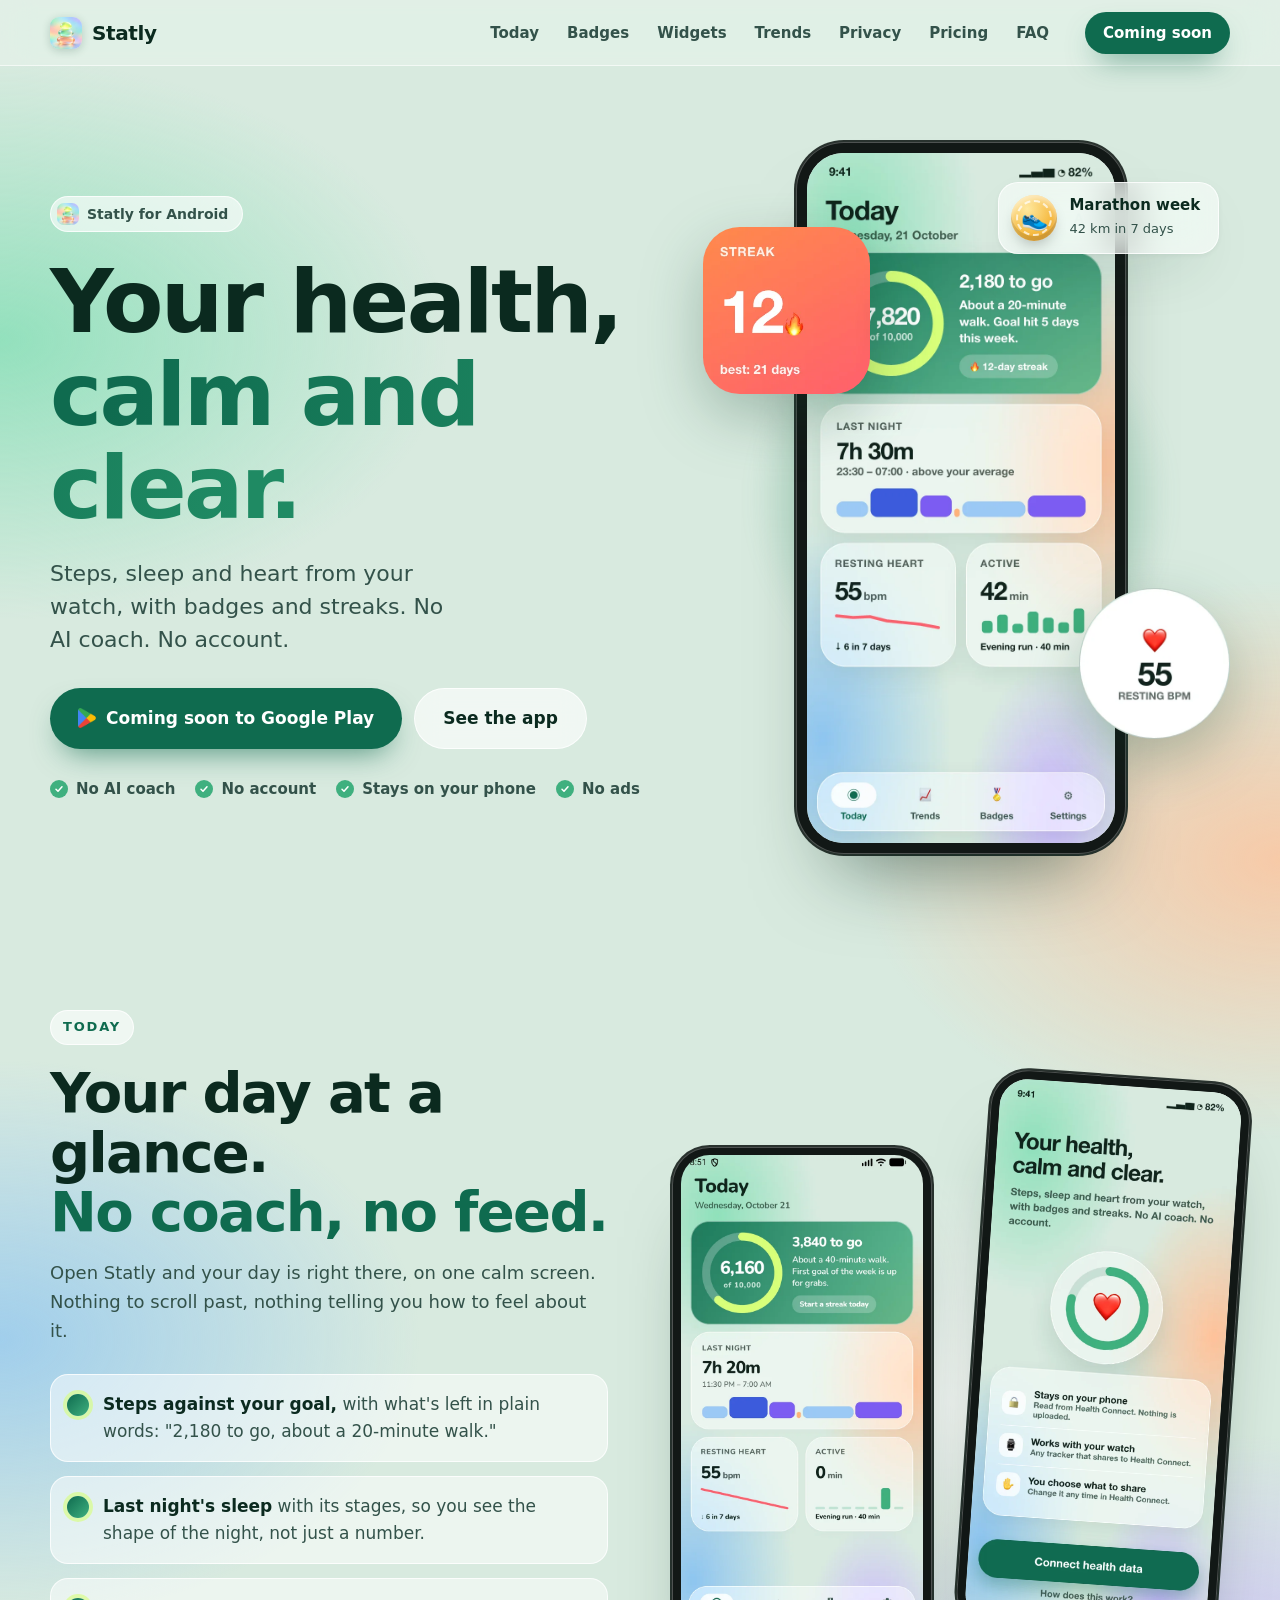
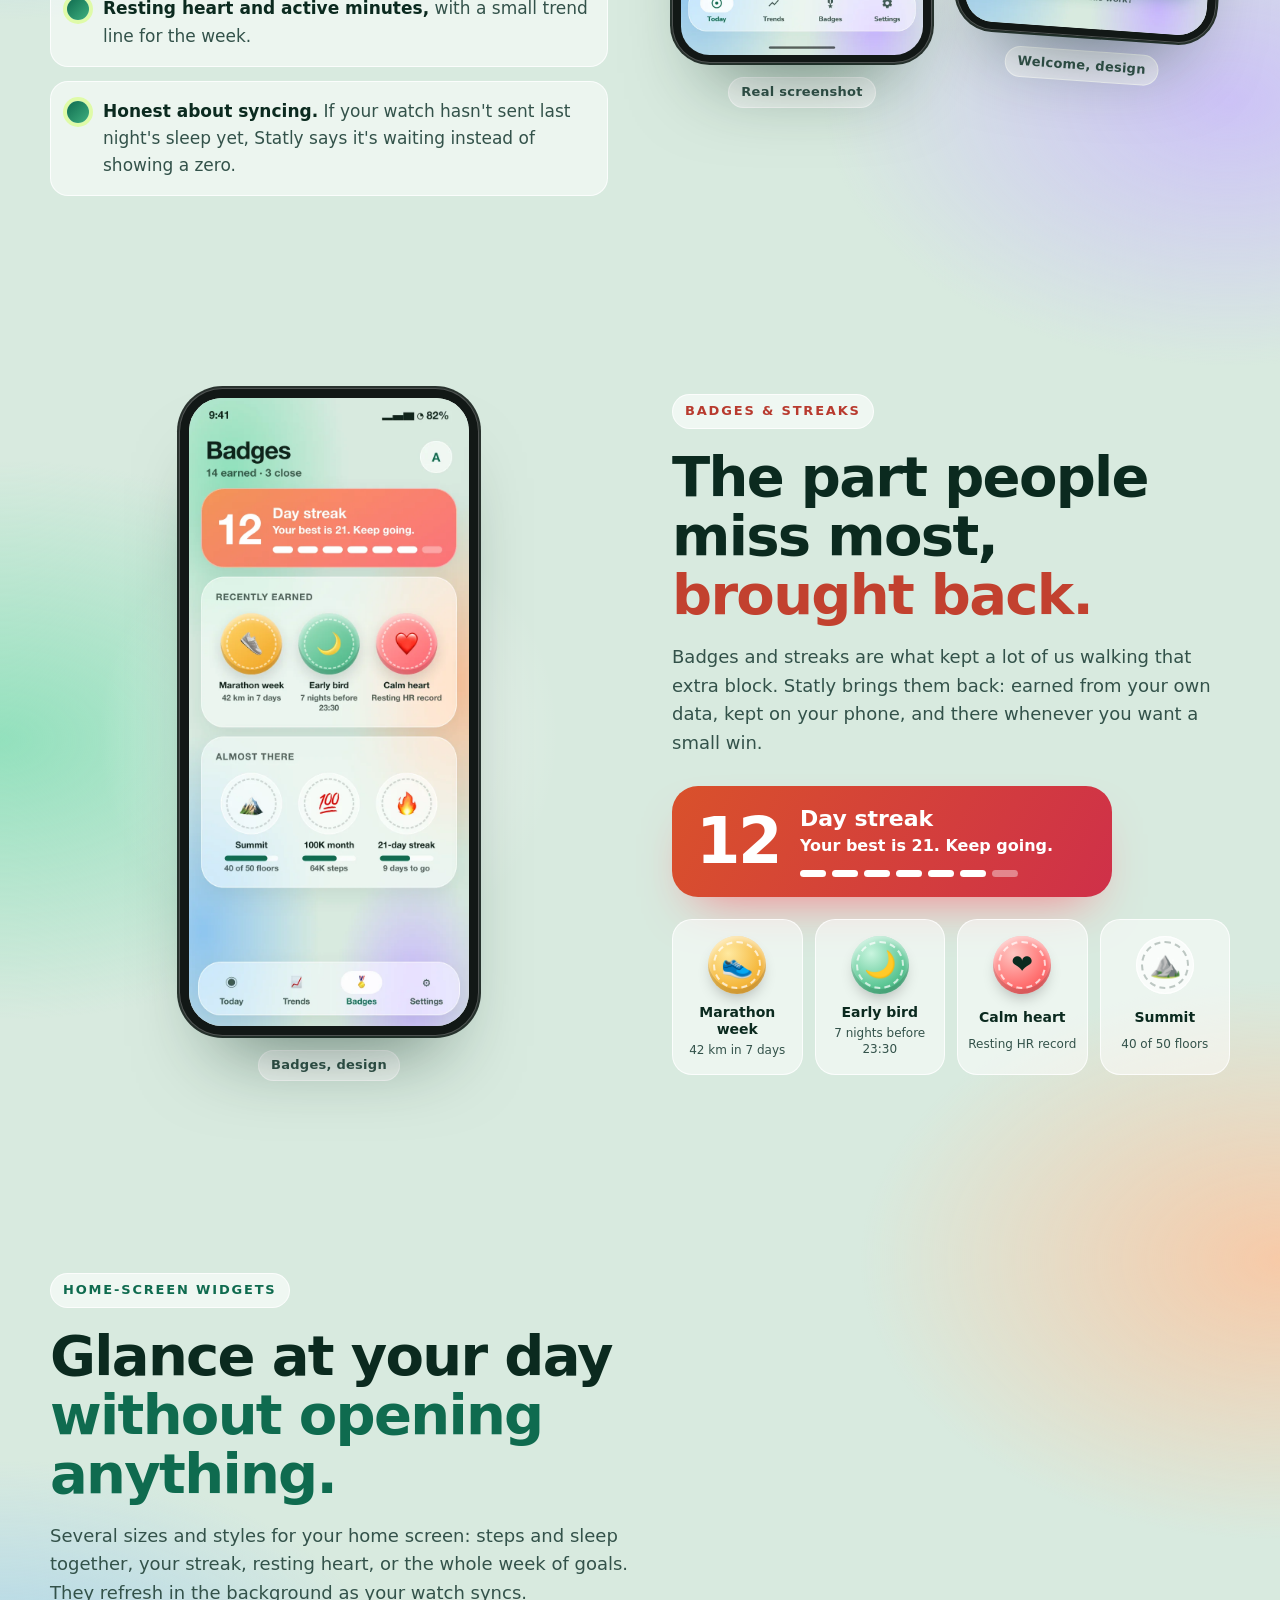
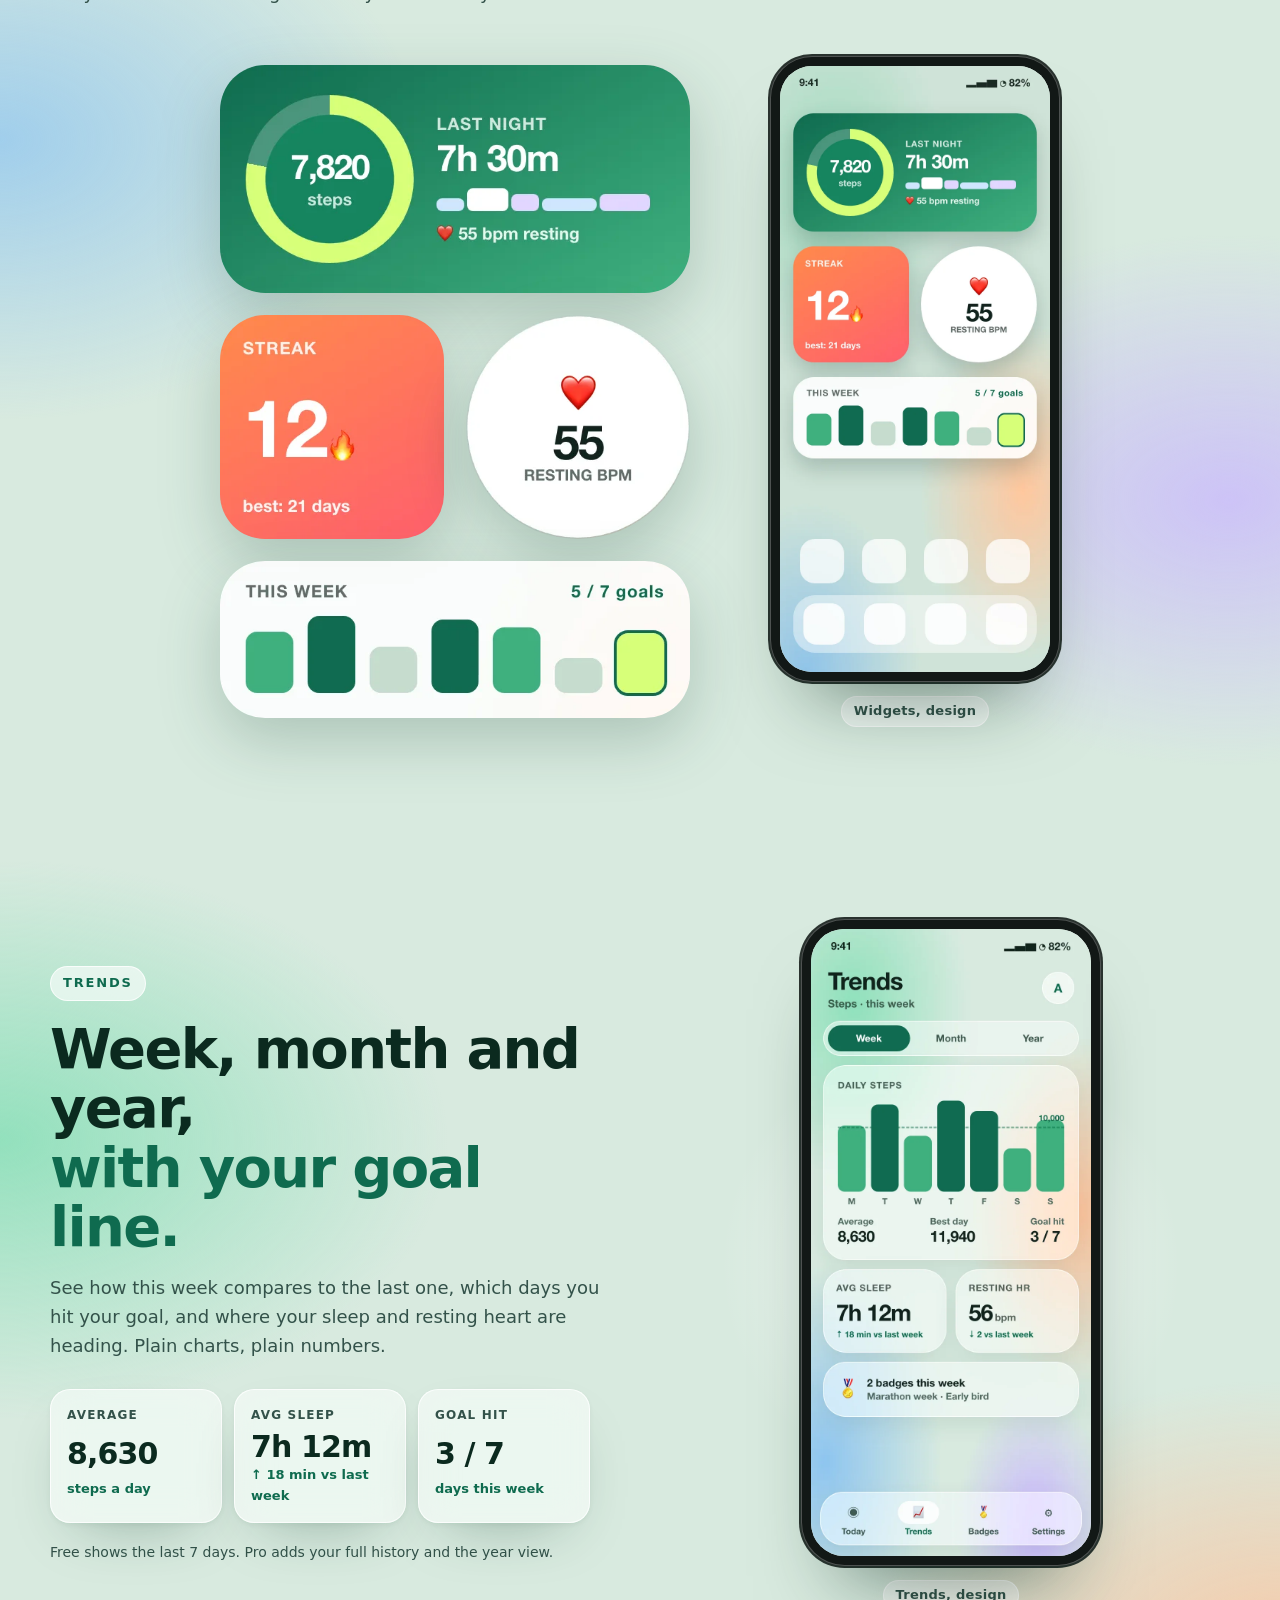
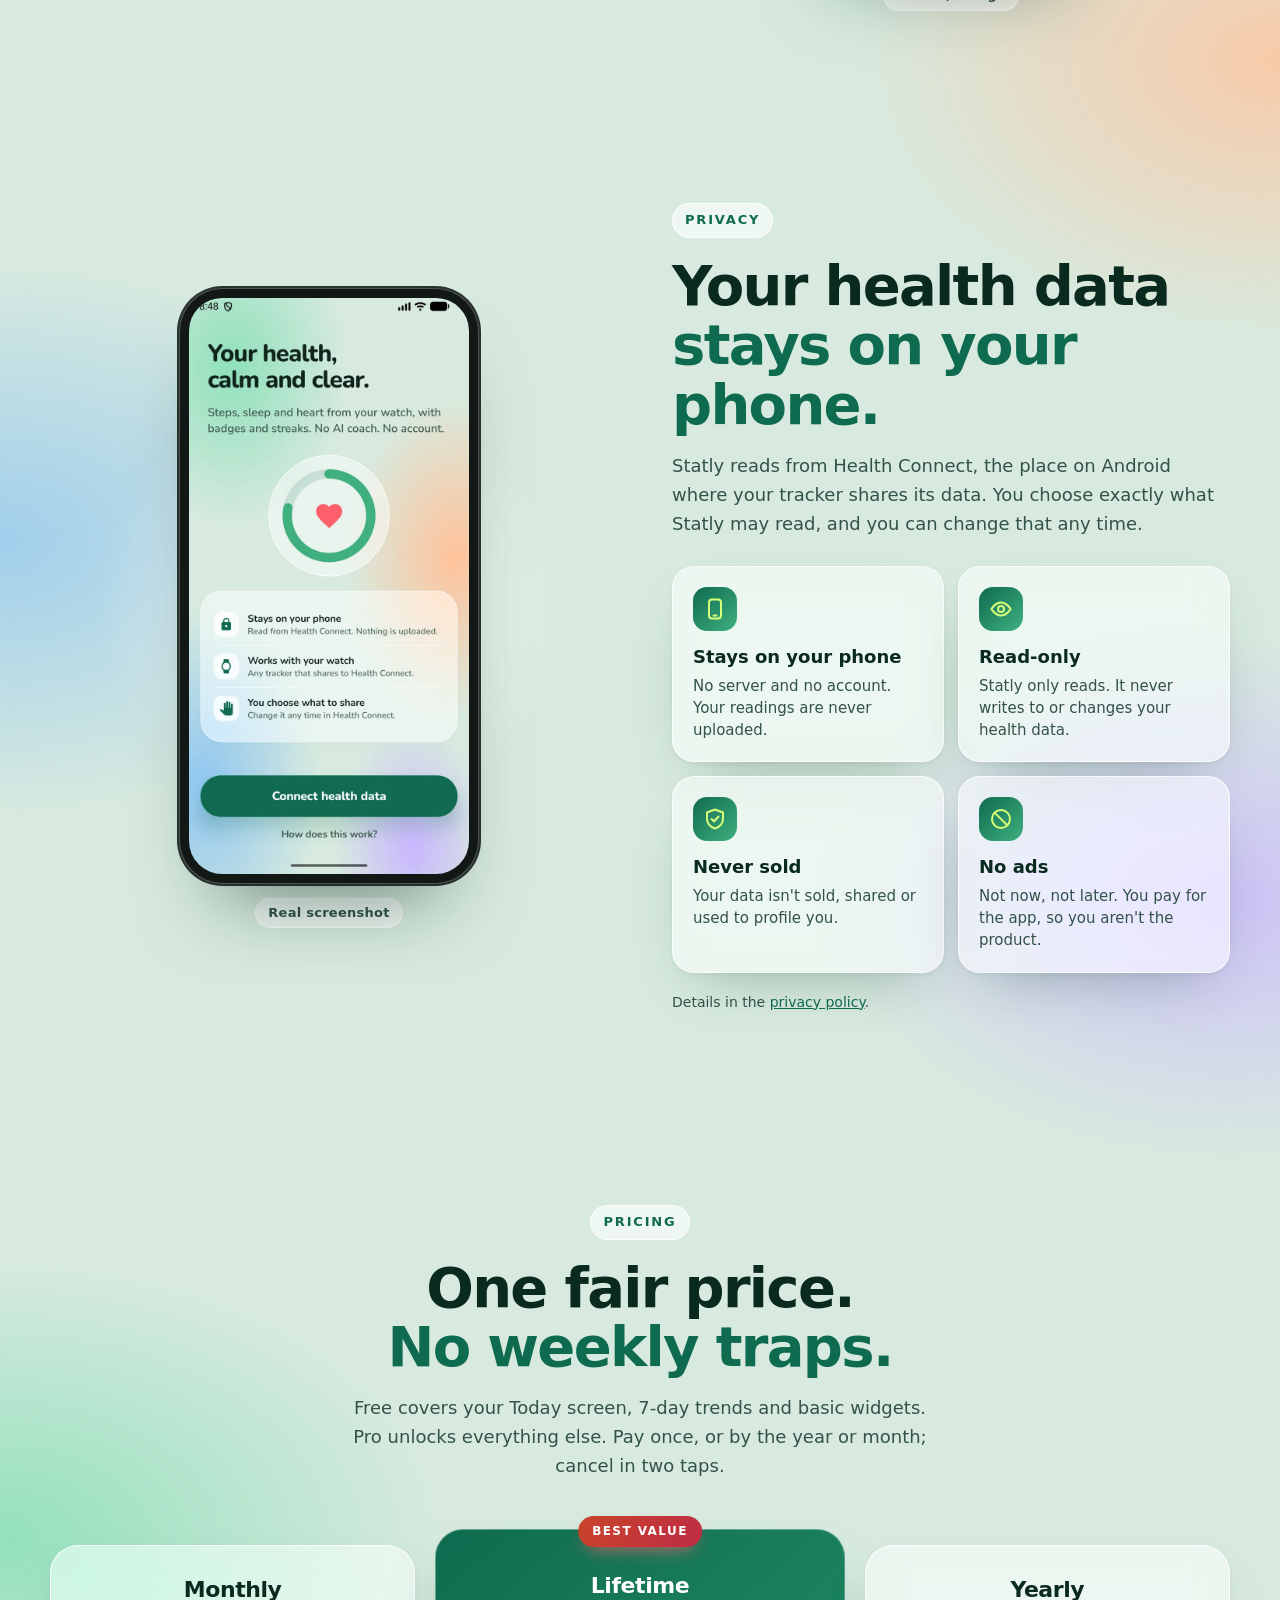
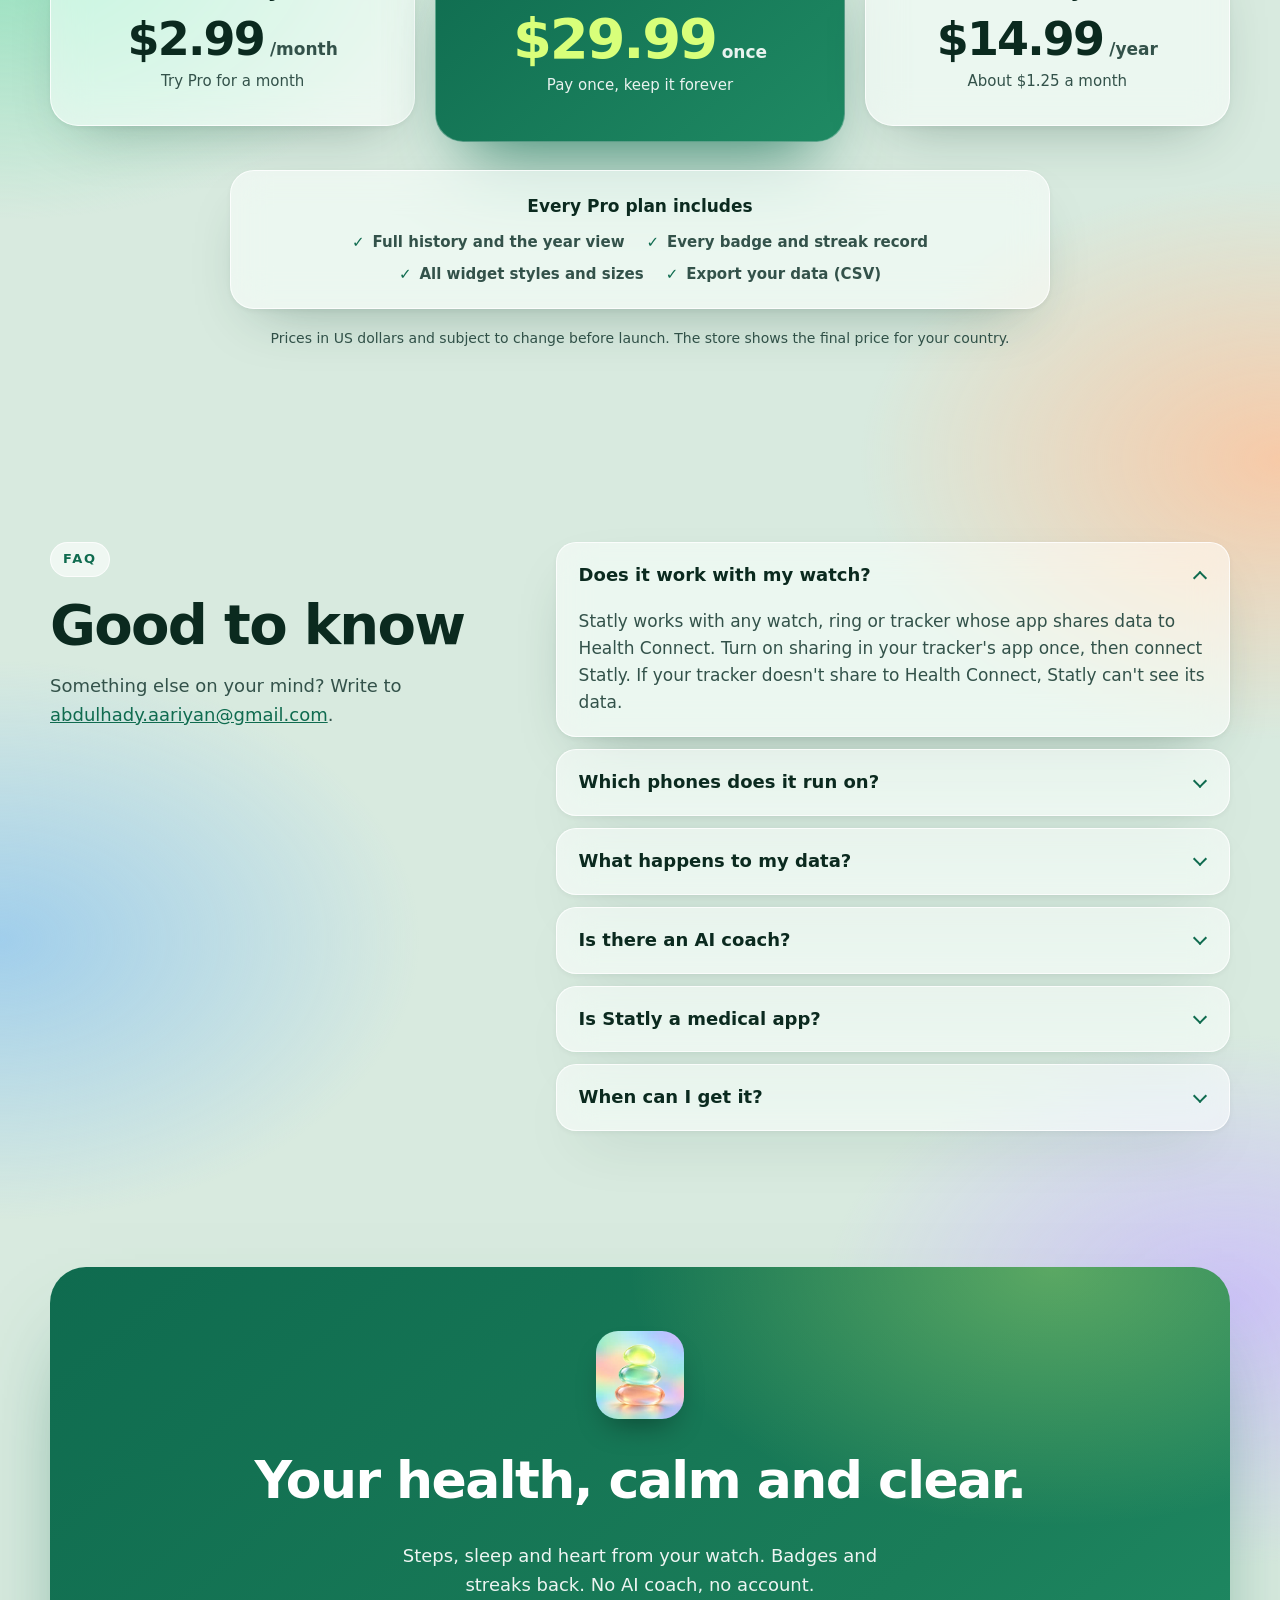
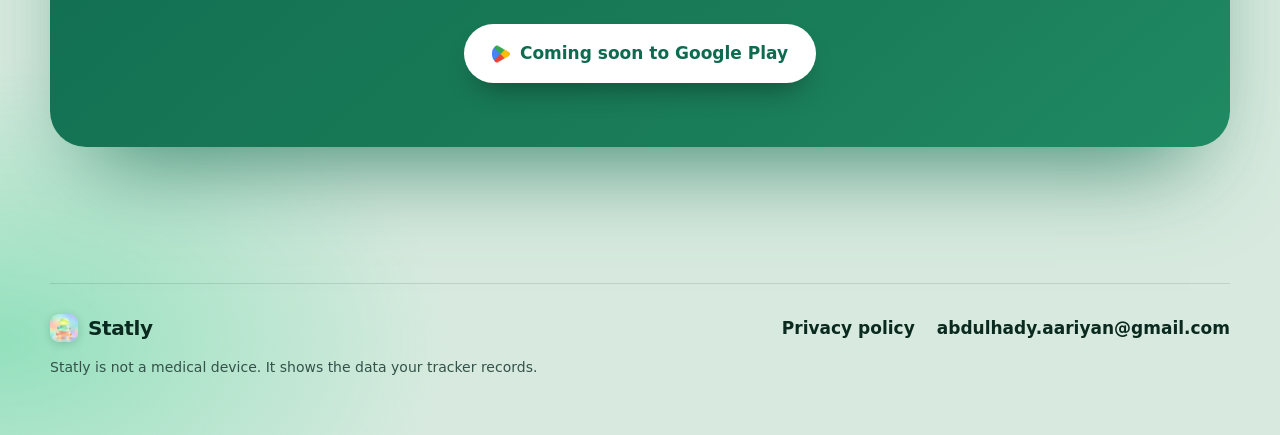
==== index.html @ a1d66195 "Statly landing page: Glass look, sections, assets and renders Static GitHub Pages site: hero, Today," ====
<!doctype html>
<html lang="en">
<head>
<meta charset="utf-8">
<meta name="viewport" content="width=device-width, initial-scale=1">
<title>Statly: a calm health dashboard for Android</title>
<meta name="description" content="Steps, sleep and heart from your watch, with badges and streaks. No AI coach. No account. Your health data stays on your phone. Coming soon to Android.">
<link rel="canonical" href="https://ahaariyan.github.io/staly_health_app_landing_page/">
<meta name="theme-color" content="#D8EADF">
<link rel="icon" href="assets/favicon-32.png" sizes="32x32" type="image/png">
<link rel="icon" href="assets/icon-192.png" sizes="192x192" type="image/png">
<link rel="apple-touch-icon" href="assets/apple-touch-icon.png">
<meta property="og:type" content="website">
<meta property="og:site_name" content="Statly">
<meta property="og:title" content="Statly: your health, calm and clear">
<meta property="og:description" content="Steps, sleep and heart from your watch, with badges and streaks. No AI coach. No account.">
<meta property="og:url" content="https://ahaariyan.github.io/staly_health_app_landing_page/">
<meta property="og:image" content="https://ahaariyan.github.io/staly_health_app_landing_page/assets/og-statly.jpg">
<meta property="og:image:type" content="image/jpeg">
<meta property="og:image:width" content="1200">
<meta property="og:image:height" content="630">
<meta property="og:image:alt" content="Statly: your health, calm and clear. The Today screen with steps, sleep and heart.">
<meta name="twitter:card" content="summary_large_image">
<meta name="twitter:title" content="Statly: your health, calm and clear">
<meta name="twitter:description" content="Steps, sleep and heart from your watch, with badges and streaks. No AI coach. No account.">
<meta name="twitter:image" content="https://ahaariyan.github.io/staly_health_app_landing_page/assets/og-statly.jpg">
<meta name="twitter:image:alt" content="Statly: your health, calm and clear. The Today screen with steps, sleep and heart.">
<link rel="stylesheet" href="styles.css?v=1">
<script src="assets/play.js?v=1" defer></script>
</head>
<body>
<a class="skip" href="#main">Skip to content</a>
<div class="aurora" aria-hidden="true"></div>

<header class="top">
  <div class="wrap top-in">
    <a class="brand" href="./"><img src="assets/icon.webp" alt="" width="32" height="32">Statly</a>
    <nav class="nav" aria-label="Sections">
      <a href="#today">Today</a>
      <a href="#badges">Badges</a>
      <a href="#widgets">Widgets</a>
      <a href="#trends">Trends</a>
      <a href="#privacy">Privacy</a>
      <a href="#pricing">Pricing</a>
      <a href="#faq">FAQ</a>
    </nav>
    <!-- TODO(play-link): this button switches to the real Play link once PLAY_URL is set in assets/play.js -->
    <a class="btn btn-dark btn-sm" data-play data-play-short aria-disabled="true">Coming soon</a>
  </div>
</header>

<main id="main">

  <!-- ============ HERO ============ -->
  <section class="hero">
    <div class="wrap hero-in">
      <div class="hero-copy">
        <p class="pill"><img src="assets/icon.webp" alt="" width="22" height="22">Statly for Android</p>
        <h1>Your health,<br><span>calm and clear.</span></h1>
        <p class="lead">Steps, sleep and heart from your watch, with badges and streaks. No AI coach. No account.</p>
        <div class="actions">
          <!-- TODO(play-link): No Play listing yet. When it is live, set PLAY_URL in assets/play.js
               (one line). Every [data-play] button then becomes "Get it on Google Play" and links there.
               To switch without JS, give this <a> an href, remove aria-disabled and change the label. -->
          <a class="btn btn-dark btn-lg" data-play aria-disabled="true"><img src="assets/play-logo.png" alt="" width="18" height="20"><span data-play-label>Coming soon to Google Play</span></a>
          <a class="btn btn-glass btn-lg" href="#today">See the app</a>
        </div>
        <ul class="trust">
          <li>No AI coach</li>
          <li>No account</li>
          <li>Stays on your phone</li>
          <li>No ads</li>
        </ul>
      </div>
      <div class="hero-art">
        <div class="phone phone-hero">
          <img src="assets/today-glass.webp" alt="Statly's Today screen: 7,820 of 10,000 steps with 2,180 to go and a 12-day streak, 7 hours 30 minutes of sleep with stages, resting heart 55 bpm and 42 active minutes." width="732" height="1640" fetchpriority="high">
        </div>
        <img class="float f-streak" src="assets/w-streak.webp" alt="" width="314" height="314" aria-hidden="true">
        <img class="float f-heart" src="assets/w-heart.webp" alt="" width="318" height="318" aria-hidden="true">
        <div class="float f-badge glass" aria-hidden="true"><span class="medal m-gold">👟</span><div><b>Marathon week</b><small>42 km in 7 days</small></div></div>
      </div>
    </div>
  </section>

  <!-- ============ TODAY ============ -->
  <section class="sec" id="today">
    <div class="wrap split">
      <div class="split-copy">
        <p class="kicker">Today</p>
        <h2>Your day at a glance.<br><em>No coach, no feed.</em></h2>
        <p class="body">Open Statly and your day is right there, on one calm screen. Nothing to scroll past, nothing telling you how to feel about it.</p>
        <ul class="ticks">
          <li><b>Steps against your goal,</b> with what's left in plain words: "2,180 to go, about a 20-minute walk."</li>
          <li><b>Last night's sleep</b> with its stages, so you see the shape of the night, not just a number.</li>
          <li><b>Resting heart and active minutes,</b> with a small trend line for the week.</li>
          <li><b>Honest about syncing.</b> If your watch hasn't sent last night's sleep yet, Statly says it's waiting instead of showing a zero.</li>
        </ul>
      </div>
      <div class="split-art duo">
        <figure class="shot">
          <div class="phone"><img src="assets/m1-today.webp" alt="A real screenshot of Statly's Today screen: 6,160 of 10,000 steps, 7 hours 20 minutes of sleep, resting heart 55 bpm." width="720" height="1480" loading="lazy"></div>
          <figcaption>Real screenshot</figcaption>
        </figure>
        <figure class="shot shot-back">
          <div class="phone"><img src="assets/welcome-glass.webp" alt="Statly's welcome screen: stays on your phone, works with your watch, you choose what to share." width="732" height="1640" loading="lazy"></div>
          <figcaption>Welcome, design</figcaption>
        </figure>
      </div>
    </div>
  </section>

  <!-- ============ BADGES ============ -->
  <section class="sec" id="badges">
    <div class="wrap split split-rev">
      <div class="split-copy">
        <p class="kicker k-coral">Badges &amp; streaks</p>
        <h2>The part people miss most,<br><em>brought back.</em></h2>
        <p class="body">Badges and streaks are what kept a lot of us walking that extra block. Statly brings them back: earned from your own data, kept on your phone, and there whenever you want a small win.</p>
        <div class="streak-card">
          <span class="streak-n">12</span>
          <div><b>Day streak</b><small>Your best is 21. Keep going.</small>
            <span class="dashes" aria-hidden="true"><i></i><i></i><i></i><i></i><i></i><i></i><i class="off"></i></span></div>
        </div>
        <ul class="medals" aria-label="Example badges">
          <li><span class="medal m-gold" aria-hidden="true">👟</span><b>Marathon week</b><small>42 km in 7 days</small></li>
          <li><span class="medal m-mint" aria-hidden="true">🌙</span><b>Early bird</b><small>7 nights before 23:30</small></li>
          <li><span class="medal m-coral" aria-hidden="true">❤️</span><b>Calm heart</b><small>Resting HR record</small></li>
          <li><span class="medal m-ghost" aria-hidden="true">⛰️</span><b>Summit</b><small>40 of 50 floors</small></li>
        </ul>
      </div>
      <div class="split-art">
        <figure class="shot">
          <div class="phone"><img src="assets/badges-glass.webp" alt="Statly's Badges screen: a 12-day streak, recently earned medals Marathon week, Early bird and Calm heart, and progress toward Summit, 100K month and a 21-day streak." width="732" height="1640" loading="lazy"></div>
          <figcaption>Badges, design</figcaption>
        </figure>
      </div>
    </div>
  </section>

  <!-- ============ WIDGETS ============ -->
  <section class="sec" id="widgets">
    <div class="wrap">
      <div class="sec-head">
        <p class="kicker">Home-screen widgets</p>
        <h2>Glance at your day<br><em>without opening anything.</em></h2>
        <p class="body">Several sizes and styles for your home screen: steps and sleep together, your streak, resting heart, or the whole week of goals. They refresh in the background as your watch syncs.</p>
      </div>
      <div class="widget-stage">
        <div class="ws-grid">
          <img class="wg wg-big" src="assets/w-big.webp" alt="Large widget: 7,820 steps, 7 hours 30 minutes last night, 55 bpm resting." width="660" height="320" loading="lazy">
          <img class="wg wg-sq" src="assets/w-streak.webp" alt="Square widget: 12-day streak, best 21 days." width="314" height="314" loading="lazy">
          <img class="wg wg-round" src="assets/w-heart.webp" alt="Round widget: resting heart 55 bpm." width="318" height="318" loading="lazy">
          <img class="wg wg-wide" src="assets/w-week.webp" alt="Wide widget: this week, 5 of 7 goals hit." width="660" height="220" loading="lazy">
        </div>
        <figure class="shot ws-phone">
          <div class="phone"><img src="assets/widgets.webp" alt="A home screen with Statly widgets for steps and sleep, streak, resting heart and the week." width="732" height="1640" loading="lazy"></div>
          <figcaption>Widgets, design</figcaption>
        </figure>
      </div>
    </div>
  </section>

  <!-- ============ TRENDS ============ -->
  <section class="sec" id="trends">
    <div class="wrap split">
      <div class="split-copy">
        <p class="kicker">Trends</p>
        <h2>Week, month and year,<br><em>with your goal line.</em></h2>
        <p class="body">See how this week compares to the last one, which days you hit your goal, and where your sleep and resting heart are heading. Plain charts, plain numbers.</p>
        <div class="stats">
          <div class="stat glass"><small>Average</small><b>8,630</b><span>steps a day</span></div>
          <div class="stat glass"><small>Avg sleep</small><b>7h 12m</b><span>↑ 18 min vs last week</span></div>
          <div class="stat glass"><small>Goal hit</small><b>3 / 7</b><span>days this week</span></div>
        </div>
        <p class="fine">Free shows the last 7 days. Pro adds your full history and the year view.</p>
      </div>
      <div class="split-art">
        <figure class="shot">
          <div class="phone"><img src="assets/trends.webp" alt="Statly's Trends screen: daily steps for the week against a 10,000 goal line, average sleep 7 hours 12 minutes, resting heart 56 bpm." width="732" height="1640" loading="lazy"></div>
          <figcaption>Trends, design</figcaption>
        </figure>
      </div>
    </div>
  </section>

  <!-- ============ PRIVACY ============ -->
  <section class="sec" id="privacy">
    <div class="wrap split split-rev">
      <div class="split-copy">
        <p class="kicker">Privacy</p>
        <h2>Your health data<br><em>stays on your phone.</em></h2>
        <p class="body">Statly reads from Health Connect, the place on Android where your tracker shares its data. You choose exactly what Statly may read, and you can change that any time.</p>
        <ul class="privacy-grid">
          <li class="glass"><span class="pi" aria-hidden="true"><svg viewBox="0 0 24 24"><rect x="6" y="2.5" width="12" height="19" rx="3"/><path d="M10.5 18.5h3"/></svg></span><b>Stays on your phone</b><small>No server and no account. Your readings are never uploaded.</small></li>
          <li class="glass"><span class="pi" aria-hidden="true"><svg viewBox="0 0 24 24"><path d="M2.5 12s3.5-6.5 9.5-6.5 9.5 6.5 9.5 6.5-3.5 6.5-9.5 6.5S2.5 12 2.5 12z"/><circle cx="12" cy="12" r="3"/></svg></span><b>Read-only</b><small>Statly only reads. It never writes to or changes your health data.</small></li>
          <li class="glass"><span class="pi" aria-hidden="true"><svg viewBox="0 0 24 24"><path d="M12 2.5l8 3v6c0 5-3.5 8.5-8 10-4.5-1.5-8-5-8-10v-6z"/><path d="M8.5 12l2.5 2.5 4.5-5"/></svg></span><b>Never sold</b><small>Your data isn't sold, shared or used to profile you.</small></li>
          <li class="glass"><span class="pi" aria-hidden="true"><svg viewBox="0 0 24 24"><circle cx="12" cy="12" r="9"/><path d="M5.6 5.6l12.8 12.8"/></svg></span><b>No ads</b><small>Not now, not later. You pay for the app, so you aren't the product.</small></li>
        </ul>
        <p class="fine">Details in the <a href="https://ahaariyan.github.io/staly_health_app_privacy_policy/">privacy policy</a>.</p>
      </div>
      <div class="split-art">
        <figure class="shot">
          <div class="phone"><img src="assets/m1-welcome.webp" alt="A real screenshot of Statly's welcome screen: stays on your phone, works with your watch, you choose what to share, and a Connect health data button." width="720" height="1480" loading="lazy"></div>
          <figcaption>Real screenshot</figcaption>
        </figure>
      </div>
    </div>
  </section>

  <!-- ============ PRICING ============ -->
  <section class="sec" id="pricing">
    <div class="wrap">
      <div class="sec-head center">
        <p class="kicker">Pricing</p>
        <h2>One fair price.<br><em>No weekly traps.</em></h2>
        <p class="body">Free covers your Today screen, 7-day trends and basic widgets. Pro unlocks everything else. Pay once, or by the year or month; cancel in two taps.</p>
      </div>
      <div class="plans">
        <article class="plan glass">
          <h3>Monthly</h3>
          <p class="price"><b>$2.99</b><span>/month</span></p>
          <p class="plan-sub">Try Pro for a month</p>
        </article>
        <article class="plan plan-best">
          <p class="tag">Best value</p>
          <h3>Lifetime</h3>
          <p class="price"><b>$29.99</b><span>once</span></p>
          <p class="plan-sub">Pay once, keep it forever</p>
        </article>
        <article class="plan glass">
          <h3>Yearly</h3>
          <p class="price"><b>$14.99</b><span>/year</span></p>
          <p class="plan-sub">About $1.25 a month</p>
        </article>
      </div>
      <div class="pro-list glass">
        <p><b>Every Pro plan includes</b></p>
        <ul>
          <li>Full history and the year view</li>
          <li>Every badge and streak record</li>
          <li>All widget styles and sizes</li>
          <li>Export your data (CSV)</li>
        </ul>
      </div>
      <p class="fine center">Prices in US dollars and subject to change before launch. The store shows the final price for your country.</p>
    </div>
  </section>

  <!-- ============ FAQ ============ -->
  <section class="sec" id="faq">
    <div class="wrap faq-wrap">
      <div class="sec-head">
        <p class="kicker">FAQ</p>
        <h2>Good to know</h2>
        <p class="body">Something else on your mind? Write to <a href="mailto:abdulhady.aariyan@gmail.com">abdulhady.aariyan@gmail.com</a>.</p>
      </div>
      <div class="faq">
        <details class="glass" open>
          <summary>Does it work with my watch?</summary>
          <p>Statly works with any watch, ring or tracker whose app shares data to Health Connect. Turn on sharing in your tracker's app once, then connect Statly. If your tracker doesn't share to Health Connect, Statly can't see its data.</p>
        </details>
        <details class="glass">
          <summary>Which phones does it run on?</summary>
          <p>Android 9 or newer. On Android 14 and later, Health Connect is built in. On Android 9 to 13 it's a free app you install once; Statly shows you how.</p>
        </details>
        <details class="glass">
          <summary>What happens to my data?</summary>
          <p>It stays on your phone. Statly reads your steps, sleep, heart rate and exercise from Health Connect, shows them, and keeps what it needs for trends and badges on your device. There is no account and no Statly server holding your health data, and it is never sold. You can remove Statly's access in Health Connect at any time, and uninstalling removes what Statly kept. The <a href="https://ahaariyan.github.io/staly_health_app_privacy_policy/">privacy policy</a> has the details.</p>
        </details>
        <details class="glass">
          <summary>Is there an AI coach?</summary>
          <p>No, on purpose. Statly shows your numbers clearly and leaves the thinking to you.</p>
        </details>
        <details class="glass">
          <summary>Is Statly a medical app?</summary>
          <p>No. Statly displays the data your tracker records. It doesn't diagnose, treat or give medical advice, and its numbers are only as accurate as your tracker's. Talk to a doctor about anything that worries you.</p>
        </details>
        <details class="glass">
          <summary>When can I get it?</summary>
          <p>Statly is in development and coming soon to Android. The screens marked "design" on this page show where it's heading; the ones marked "real screenshot" are from the current build.</p>
        </details>
      </div>
    </div>
  </section>

  <!-- ============ CLOSING CTA ============ -->
  <section class="sec closing">
    <div class="wrap">
      <div class="closing-card">
        <img src="assets/icon.webp" alt="" width="88" height="88" loading="lazy">
        <h2>Your health, calm and clear.</h2>
        <p>Steps, sleep and heart from your watch. Badges and streaks back. No AI coach, no account.</p>
        <!-- TODO(play-link): switches automatically once PLAY_URL is set in assets/play.js -->
        <a class="btn btn-dark btn-lg" data-play aria-disabled="true"><img src="assets/play-logo.png" alt="" width="18" height="20"><span data-play-label>Coming soon to Google Play</span></a>
      </div>
    </div>
  </section>
</main>

<footer class="foot">
  <div class="wrap foot-in">
    <a class="brand" href="./"><img src="assets/icon.webp" alt="" width="28" height="28" loading="lazy">Statly</a>
    <nav aria-label="Footer">
      <a href="https://ahaariyan.github.io/staly_health_app_privacy_policy/">Privacy policy</a>
      <a href="mailto:abdulhady.aariyan@gmail.com">abdulhady.aariyan@gmail.com</a>
    </nav>
    <p class="fine">Statly is not a medical device. It shows the data your tracker records.</p>
  </div>
</footer>
</body>
</html>
---- styles.css ----
/* Statly landing page. Glass look: aurora gradient behind frosted cards. No frameworks, no web fonts. */
:root {
  --bg: #D8EADF;
  --mint: #8FE0BB;
  --peach: #FFC29A;
  --sky: #8EC5F0;
  --lav: #C9B6FF;
  --ink: #0B2A1F;
  --ink-2: #33524A;
  --green: #0F6B4F;
  --green-2: #3FB07F;
  --lime: #D8FF7A;
  --coral: #FF8A4C;
  --coral-2: #FF5F6D;
  --glass: rgba(255, 255, 255, .56);
  --glass-line: rgba(255, 255, 255, .78);
  --shadow: 0 24px 60px -28px rgba(16, 64, 44, .38), 0 2px 6px rgba(16, 64, 44, .06);
  --r: 26px;
  --font: ui-rounded, "SF Pro Rounded", system-ui, -apple-system, "Segoe UI", Roboto, "Helvetica Neue", Arial, sans-serif;
}

*, *::before, *::after { box-sizing: border-box; }
html { scroll-behavior: smooth; -webkit-text-size-adjust: 100%; }
body {
  margin: 0; font-family: var(--font); color: var(--ink); background: var(--bg);
  font-size: 17px; line-height: 1.6; -webkit-font-smoothing: antialiased; overflow-x: hidden;
}
img { max-width: 100%; height: auto; display: block; }
a { color: var(--green); }
a:focus-visible, summary:focus-visible, .btn:focus-visible { outline: 3px solid var(--green); outline-offset: 3px; border-radius: 12px; }
h1, h2, h3 { margin: 0; line-height: 1.06; letter-spacing: -.03em; font-weight: 800; }
p { margin: 0; }

.skip { position: absolute; left: -999px; top: 8px; background: var(--ink); color: #fff; padding: 10px 16px; border-radius: 10px; z-index: 99; }
.skip:focus { left: 8px; }
.wrap { width: min(1180px, 100% - 48px); margin-inline: auto; }

/* Aurora: soft colour fields that scroll with the page, tiled every 2000px. */
body { position: relative; }
.aurora { position: absolute; inset: 0; z-index: -1; pointer-events: none; overflow: hidden;
  background-image:
    radial-gradient(640px 400px at 0% 340px, rgba(143, 224, 187, .95), transparent 70%),
    radial-gradient(600px 400px at 100% 860px, rgba(255, 194, 154, .8), transparent 70%),
    radial-gradient(600px 400px at 0% 1340px, rgba(142, 197, 240, .75), transparent 70%),
    radial-gradient(580px 380px at 96% 1700px, rgba(201, 182, 255, .75), transparent 70%);
  background-size: 100% 2000px; background-repeat: repeat-y; }

.glass {
  background: var(--glass); border: 1px solid var(--glass-line); box-shadow: var(--shadow);
  -webkit-backdrop-filter: blur(18px) saturate(150%); backdrop-filter: blur(18px) saturate(150%);
}

/* Header */
.top { position: sticky; top: 0; z-index: 20; padding: 12px 0; }
.top::before { content: ""; position: absolute; inset: 0; background: rgba(232, 243, 236, .62);
  -webkit-backdrop-filter: blur(16px) saturate(150%); backdrop-filter: blur(16px) saturate(150%);
  border-bottom: 1px solid rgba(255, 255, 255, .6); }
.top-in { position: relative; display: flex; align-items: center; gap: 24px; }
.brand { display: inline-flex; align-items: center; gap: 10px; font-weight: 800; font-size: 20px; letter-spacing: -.02em; color: var(--ink); text-decoration: none; }
.brand img { border-radius: 9px; box-shadow: 0 2px 8px rgba(16, 64, 44, .2); }
.nav { display: flex; gap: 4px; margin-left: auto; }
.nav a { color: var(--ink-2); text-decoration: none; font-weight: 600; font-size: 15px; padding: 8px 12px; border-radius: 999px; }
.nav a:hover { background: rgba(255, 255, 255, .6); color: var(--ink); }

/* Buttons */
.btn { display: inline-flex; align-items: center; justify-content: center; gap: 10px; font-weight: 700; text-decoration: none;
  border-radius: 999px; border: 0; cursor: pointer; transition: transform .2s ease, box-shadow .2s ease, background .2s; white-space: nowrap; }
.btn-sm { padding: 9px 18px; font-size: 15px; }
.btn-lg { padding: 16px 28px; font-size: 17px; }
.btn-dark { background: var(--green); color: #fff; box-shadow: 0 14px 30px -12px rgba(15, 107, 79, .7); }
.btn-dark:hover { background: #0B5A42; transform: translateY(-1px); }
.btn-glass { background: rgba(255, 255, 255, .62); color: var(--ink); border: 1px solid var(--glass-line);
  -webkit-backdrop-filter: blur(12px); backdrop-filter: blur(12px); }
.btn-glass:hover { background: rgba(255, 255, 255, .85); }
.btn[aria-disabled="true"] { cursor: default; }
.btn[aria-disabled="true"]:hover { transform: none; }
.btn img { width: 18px; height: auto; }

/* Hero */
.hero { padding: 56px 0 40px; }
.hero-in { display: grid; grid-template-columns: 1.05fr .95fr; gap: 48px; align-items: center; }
.pill { display: inline-flex; align-items: center; gap: 8px; padding: 6px 14px 6px 6px; border-radius: 999px; font-size: 14px; font-weight: 700; color: var(--ink-2);
  background: rgba(255, 255, 255, .6); border: 1px solid var(--glass-line); }
.pill img { border-radius: 7px; }
.hero h1 { font-size: clamp(46px, 7vw, 88px); margin: 22px 0 22px; }
.hero h1 span { background: linear-gradient(100deg, var(--green) 10%, #1F8A63 90%); -webkit-background-clip: text; background-clip: text; color: transparent; }
.lead { font-size: clamp(19px, 1.9vw, 22px); color: var(--ink-2); max-width: 30ch; line-height: 1.5; }
.actions { display: flex; flex-wrap: wrap; gap: 12px; margin-top: 32px; }
.trust { list-style: none; padding: 0; margin: 28px 0 0; display: flex; flex-wrap: wrap; gap: 8px 20px; color: var(--ink-2); font-weight: 600; font-size: 15px; }
.trust li { display: inline-flex; align-items: center; gap: 8px; }
.trust li::before { content: ""; width: 18px; height: 18px; border-radius: 50%; flex: none;
  background: var(--green-2) url("data:image/svg+xml,%3Csvg xmlns='http://www.w3.org/2000/svg' viewBox='0 0 24 24'%3E%3Cpath d='M6 12.5l4 4 8-9' fill='none' stroke='white' stroke-width='3' stroke-linecap='round' stroke-linejoin='round'/%3E%3C/svg%3E") center/12px no-repeat; }

.hero-art { position: relative; display: grid; place-items: center; padding: 20px 0; }
.hero-art::before { content: ""; position: absolute; width: 78%; aspect-ratio: 1; border-radius: 50%;
  background: radial-gradient(circle, rgba(216, 255, 122, .55), rgba(63, 176, 127, .18) 55%, transparent 70%); filter: blur(10px); }
.float { position: absolute; z-index: 2; filter: drop-shadow(0 22px 30px rgba(16, 64, 44, .28)); }
.f-streak { width: 31%; border-radius: 22%; left: 2%; top: 14%; animation: bob 7s ease-in-out infinite; }
.f-heart { width: 28%; border-radius: 50%; right: 0; bottom: 18%; animation: bob 8s ease-in-out -3s infinite; }
.f-badge { display: flex; align-items: center; gap: 12px; padding: 12px 18px 12px 12px; border-radius: 20px; right: 2%; top: 8%;
  filter: none; animation: bob 9s ease-in-out -5s infinite; }
.f-badge b { display: block; font-size: 15px; line-height: 1.2; }
.f-badge small { color: var(--ink-2); font-size: 13px; }
.f-badge .medal { width: 46px; height: 46px; font-size: 22px; }
@keyframes bob { 50% { transform: translateY(-10px); } }

/* Phone frames */
.phone { --w: 300px; width: var(--w); max-width: 100%; padding: calc(var(--w) * .033); background: #121816;
  border-radius: calc(var(--w) * .145); position: relative; z-index: 1;
  box-shadow: 0 50px 80px -40px rgba(10, 40, 28, .55), 0 0 0 1px rgba(255, 255, 255, .25) inset, 0 0 0 2px #2A332F; }
.phone img { width: 100%; border-radius: calc(var(--w) * .11); background: #DDEFE4; }
.phone-hero { --w: 330px; }

.shot { margin: 0; display: grid; justify-items: center; gap: 14px; }
.shot figcaption { font-size: 13px; font-weight: 700; color: var(--ink-2); letter-spacing: .02em;
  background: rgba(255, 255, 255, .55); border: 1px solid var(--glass-line); padding: 4px 12px; border-radius: 999px; }

/* Sections */
.sec { padding: 96px 0; }
.kicker { display: inline-block; font-size: 13px; font-weight: 800; letter-spacing: .14em; text-transform: uppercase; color: var(--green);
  background: rgba(255, 255, 255, .6); padding: 6px 12px; border-radius: 999px; border: 1px solid var(--glass-line); }
.k-coral { color: #B83A2E; }
.sec h2 { font-size: clamp(34px, 4.4vw, 56px); margin: 18px 0 18px; }
.sec h2 em { font-style: normal; color: var(--green); }
#badges h2 em { color: #C2412F; }
.body { color: var(--ink-2); font-size: 18px; max-width: 52ch; }
.fine { color: var(--ink-2); font-size: 14px; margin-top: 18px; }
.center { text-align: center; margin-inline: auto; }
.sec-head { max-width: 680px; }
.sec-head.center .body { margin-inline: auto; }

.split { display: grid; grid-template-columns: 1fr 1fr; gap: 64px; align-items: center; }
.split-rev .split-copy { order: 2; }
.split-art { display: grid; place-items: center; position: relative; }
.split-art::before { content: ""; position: absolute; width: 90%; aspect-ratio: 1; border-radius: 50%; z-index: 0;
  background: radial-gradient(circle, rgba(255, 255, 255, .7), transparent 65%); }
.split-art .shot { position: relative; z-index: 1; }

.ticks { list-style: none; padding: 0; margin: 28px 0 0; display: grid; gap: 14px; }
.ticks li { position: relative; padding: 16px 18px 16px 52px; border-radius: 18px; color: var(--ink-2);
  background: rgba(255, 255, 255, .5); border: 1px solid var(--glass-line); }
.ticks li b { color: var(--ink); }
.ticks li::before { content: ""; position: absolute; left: 16px; top: 19px; width: 22px; height: 22px; border-radius: 50%;
  background: linear-gradient(135deg, var(--green), var(--green-2)); box-shadow: 0 0 0 4px rgba(216, 255, 122, .6); }

.duo { grid-template-columns: 1fr 1fr; gap: 0; }
.duo .shot { grid-area: 1 / 1 / 2 / 3; }
.duo .shot:first-child { justify-self: start; z-index: 2; transform: translateY(24px); }
.duo .shot-back { justify-self: end; transform: rotate(4deg) translateY(-24px); }
.duo .phone { --w: 260px; }

/* Badges */
.streak-card { display: flex; align-items: center; gap: 20px; margin-top: 28px; padding: 20px 24px; border-radius: var(--r); color: #fff; max-width: 440px;
  background: linear-gradient(120deg, #D9512B, #CF3049); box-shadow: 0 24px 50px -24px rgba(255, 95, 109, .8); }
.streak-n { font-size: 64px; font-weight: 800; line-height: 1; letter-spacing: -.04em; }
.streak-card b { display: block; font-size: 22px; line-height: 1.2; }
.streak-card small { font-size: 16px; font-weight: 700; }
.dashes { display: flex; gap: 6px; margin-top: 10px; }
.dashes i { width: 26px; height: 7px; border-radius: 9px; background: #fff; }
.dashes i.off { opacity: .4; }
.medals { list-style: none; padding: 0; margin: 22px 0 0; display: grid; grid-template-columns: repeat(4, 1fr); gap: 12px; max-width: 560px; }
.medals li { display: grid; justify-items: center; text-align: center; gap: 4px; padding: 16px 8px; border-radius: 20px;
  background: rgba(255, 255, 255, .5); border: 1px solid var(--glass-line); }
.medals b { font-size: 14px; line-height: 1.25; margin-top: 6px; }
.medals small { font-size: 12px; color: var(--ink-2); line-height: 1.3; }
.medal { width: 58px; height: 58px; border-radius: 50%; display: grid; place-items: center; font-size: 26px; flex: none;
  box-shadow: inset 0 -5px 0 rgba(0, 0, 0, .12), inset 0 4px 6px rgba(255, 255, 255, .6), 0 8px 16px -6px rgba(0, 0, 0, .3);
  outline: 2px dashed rgba(255, 255, 255, .7); outline-offset: -7px; }
.m-gold { background: radial-gradient(circle at 35% 30%, #FFE9A0, #F5B83D 60%, #D9922A); }
.m-mint { background: radial-gradient(circle at 35% 30%, #C9F5DF, #5DC795 60%, #2F9C6A); }
.m-coral { background: radial-gradient(circle at 35% 30%, #FFC6C2, #FF6F6F 60%, #E2464E); }
.m-ghost { background: rgba(255, 255, 255, .7); outline-color: rgba(11, 42, 31, .25); box-shadow: inset 0 0 0 1px rgba(255, 255, 255, .9); }

/* Widgets */
.widget-stage { margin-top: 48px; display: grid; grid-template-columns: minmax(0, 470px) auto; gap: 80px; align-items: center; justify-content: center; }
.ws-grid { display: grid; grid-template-columns: 1fr 1fr; gap: 22px; }
.wg { width: 100%; filter: drop-shadow(0 22px 30px rgba(16, 64, 44, .22)); }
.wg-big, .wg-wide { grid-column: 1 / -1; border-radius: 9.6% / 20%; }
.wg-wide { border-radius: 9.6% / 28%; }
.wg-sq { border-radius: 20%; }
.wg-round { border-radius: 50%; }
.ws-phone .phone { --w: 290px; }

/* Trends */
.stats { display: grid; grid-template-columns: repeat(3, 1fr); gap: 12px; margin-top: 28px; max-width: 540px; }
.stat { border-radius: 20px; padding: 16px; display: grid; }
.stat small { font-size: 12px; font-weight: 800; letter-spacing: .1em; text-transform: uppercase; color: var(--ink-2); }
.stat b { font-size: 30px; letter-spacing: -.03em; line-height: 1.2; margin-top: 4px; }
.stat span { font-size: 13px; color: var(--green); font-weight: 700; }

/* Privacy */
.privacy-grid { list-style: none; padding: 0; margin: 28px 0 0; display: grid; grid-template-columns: 1fr 1fr; gap: 14px; }
.privacy-grid li { border-radius: 22px; padding: 20px; display: grid; gap: 4px; align-content: start; }
.privacy-grid b { font-size: 18px; }
.privacy-grid small { font-size: 15px; color: var(--ink-2); line-height: 1.45; }
.pi { width: 44px; height: 44px; border-radius: 14px; display: grid; place-items: center; margin-bottom: 8px;
  background: linear-gradient(135deg, var(--green), var(--green-2)); }
.pi svg { width: 24px; height: 24px; fill: none; stroke: var(--lime); stroke-width: 2; stroke-linecap: round; stroke-linejoin: round; }

/* Pricing */
.plans { display: grid; grid-template-columns: 1fr 1.12fr 1fr; gap: 20px; align-items: center; margin-top: 48px; }
.plan { border-radius: 28px; padding: 32px 28px; text-align: center; position: relative; }
.plan h3 { font-size: 22px; letter-spacing: -.02em; }
.price { margin: 14px 0 6px; display: flex; justify-content: center; align-items: baseline; gap: 6px; }
.price b { font-size: 46px; letter-spacing: -.04em; line-height: 1; }
.price span { color: var(--ink-2); font-weight: 600; }
.plan-sub { color: var(--ink-2); font-size: 15px; }
.plan-best { padding: 44px 28px; color: #fff; background: linear-gradient(140deg, var(--green), #1F8A63);
  box-shadow: 0 40px 70px -30px rgba(15, 107, 79, .8); border: 1px solid rgba(255, 255, 255, .3); }
.plan-best .price span, .plan-best .plan-sub { color: rgba(255, 255, 255, .9); }
.plan-best .price b { color: var(--lime); font-size: 56px; }
.tag { position: absolute; top: -14px; left: 50%; transform: translateX(-50%); font-size: 12px; font-weight: 800; letter-spacing: .12em; text-transform: uppercase;
  background: linear-gradient(120deg, #C9442A, #BE2C45); color: #fff; padding: 6px 14px; border-radius: 999px; white-space: nowrap;
  box-shadow: 0 8px 18px -8px rgba(255, 95, 109, .9); }
.pro-list { margin: 28px auto 0; max-width: 820px; border-radius: 24px; padding: 22px 28px; display: flex; flex-wrap: wrap; align-items: center; gap: 10px 28px; justify-content: center; }
.pro-list ul { list-style: none; padding: 0; margin: 0; display: flex; flex-wrap: wrap; gap: 8px 22px; justify-content: center; }
.pro-list li { display: inline-flex; gap: 8px; align-items: center; color: var(--ink-2); font-weight: 600; font-size: 15px; }
.pro-list li::before { content: "✓"; color: var(--green); font-weight: 900; }

/* FAQ */
.faq-wrap .sec-head { position: sticky; top: 100px; }
.faq-wrap { display: grid; grid-template-columns: .8fr 1.2fr; gap: 56px; align-items: start; }
.faq { display: grid; gap: 12px; }
.faq details { border-radius: 20px; padding: 0 22px; }
.faq summary { cursor: pointer; list-style: none; font-weight: 700; font-size: 18px; padding: 18px 32px 18px 0; position: relative; }
.faq summary::-webkit-details-marker { display: none; }
.faq summary::after { content: ""; position: absolute; right: 2px; top: 50%; width: 10px; height: 10px; margin-top: -7px;
  border-right: 2.5px solid var(--green); border-bottom: 2.5px solid var(--green); transform: rotate(45deg); transition: transform .2s; }
.faq details[open] summary::after { transform: rotate(-135deg); margin-top: -2px; }
.faq details p { color: var(--ink-2); padding: 0 0 20px; }

/* Closing */
.closing { padding-top: 40px; }
.closing-card { text-align: center; display: grid; justify-items: center; gap: 16px; padding: 64px 32px; border-radius: 36px; color: #fff;
  background: radial-gradient(60% 90% at 85% 0%, rgba(216, 255, 122, .35), transparent 60%), linear-gradient(140deg, #0F6B4F, #1A7D59 70%, #1F8A63);
  box-shadow: 0 50px 90px -40px rgba(15, 107, 79, .8); }
.closing-card img { border-radius: 22px; box-shadow: 0 16px 30px -12px rgba(0, 0, 0, .4); }
.closing-card h2 { font-size: clamp(32px, 4.2vw, 52px); }
.closing-card p { font-size: 18px; opacity: .92; max-width: 46ch; }
.closing-card .btn-dark { background: #fff; color: var(--green); margin-top: 8px; box-shadow: 0 16px 30px -14px rgba(0, 0, 0, .45); }

/* Footer */
.foot { padding: 40px 0 56px; }
.foot-in { display: flex; flex-wrap: wrap; align-items: center; gap: 12px 28px; border-top: 1px solid rgba(11, 42, 31, .12); padding-top: 28px; }
.foot nav { display: flex; flex-wrap: wrap; gap: 8px 22px; margin-left: auto; }
.foot nav a { color: var(--ink); font-weight: 600; text-decoration: none; }
.foot nav a:hover { text-decoration: underline; }
.foot .fine { flex-basis: 100%; margin: 0; }

/* Responsive */
@media (max-width: 1080px) {
  .nav { display: none; }
  .top-in { justify-content: space-between; }
}
@media (max-width: 900px) {
  .hero { padding-top: 32px; }
  .hero-in, .split, .widget-stage, .faq-wrap { grid-template-columns: 1fr; gap: 40px; }
  .faq-wrap .sec-head { position: static; }
  .ws-grid { max-width: 520px; margin-inline: auto; width: 100%; }
  .split-rev .split-copy { order: 0; }
  .sec { padding: 64px 0; }
  .plans { grid-template-columns: 1fr; max-width: 420px; margin-inline: auto; }
  .plan-best { order: -1; }
}
@media (max-width: 560px) {
  body { font-size: 16px; }
  .wrap { width: min(1180px, 100% - 32px); }
  .lead { font-size: 18px; }
  .actions .btn { width: 100%; }
  .phone-hero { --w: 250px; }
  .f-badge { right: -4px; top: 2%; padding: 8px 12px 8px 8px; }
  .f-badge .medal { width: 36px; height: 36px; font-size: 17px; }
  .f-badge b { font-size: 13px; } .f-badge small { font-size: 11px; }
  .f-streak { left: -2%; }
  .duo { grid-template-columns: 1fr 1fr; gap: 12px; align-items: start; }
  .duo .shot, .duo .shot:first-child, .duo .shot-back { grid-area: auto; justify-self: center; transform: none; }
  .duo .phone { --w: 168px; }
  .shot figcaption { font-size: 12px; text-align: center; }
  .ws-phone { display: none; }
  .privacy-grid li { padding: 16px 18px; }
  .medals { grid-template-columns: 1fr 1fr; }
  .stats { grid-template-columns: 1fr 1fr 1fr; gap: 8px; }
  .stat { padding: 12px; } .stat b { font-size: 22px; } .stat small { font-size: 10px; } .stat span { font-size: 12px; }
  .privacy-grid { grid-template-columns: 1fr; }
  .streak-n { font-size: 52px; }
  .dashes i { width: 18px; }
  .ws-grid { gap: 14px; }
  .foot nav { margin-left: 0; }
}

@media (prefers-reduced-motion: reduce) {
  html { scroll-behavior: auto; }
  *, *::before, *::after { animation: none !important; transition: none !important; }
}
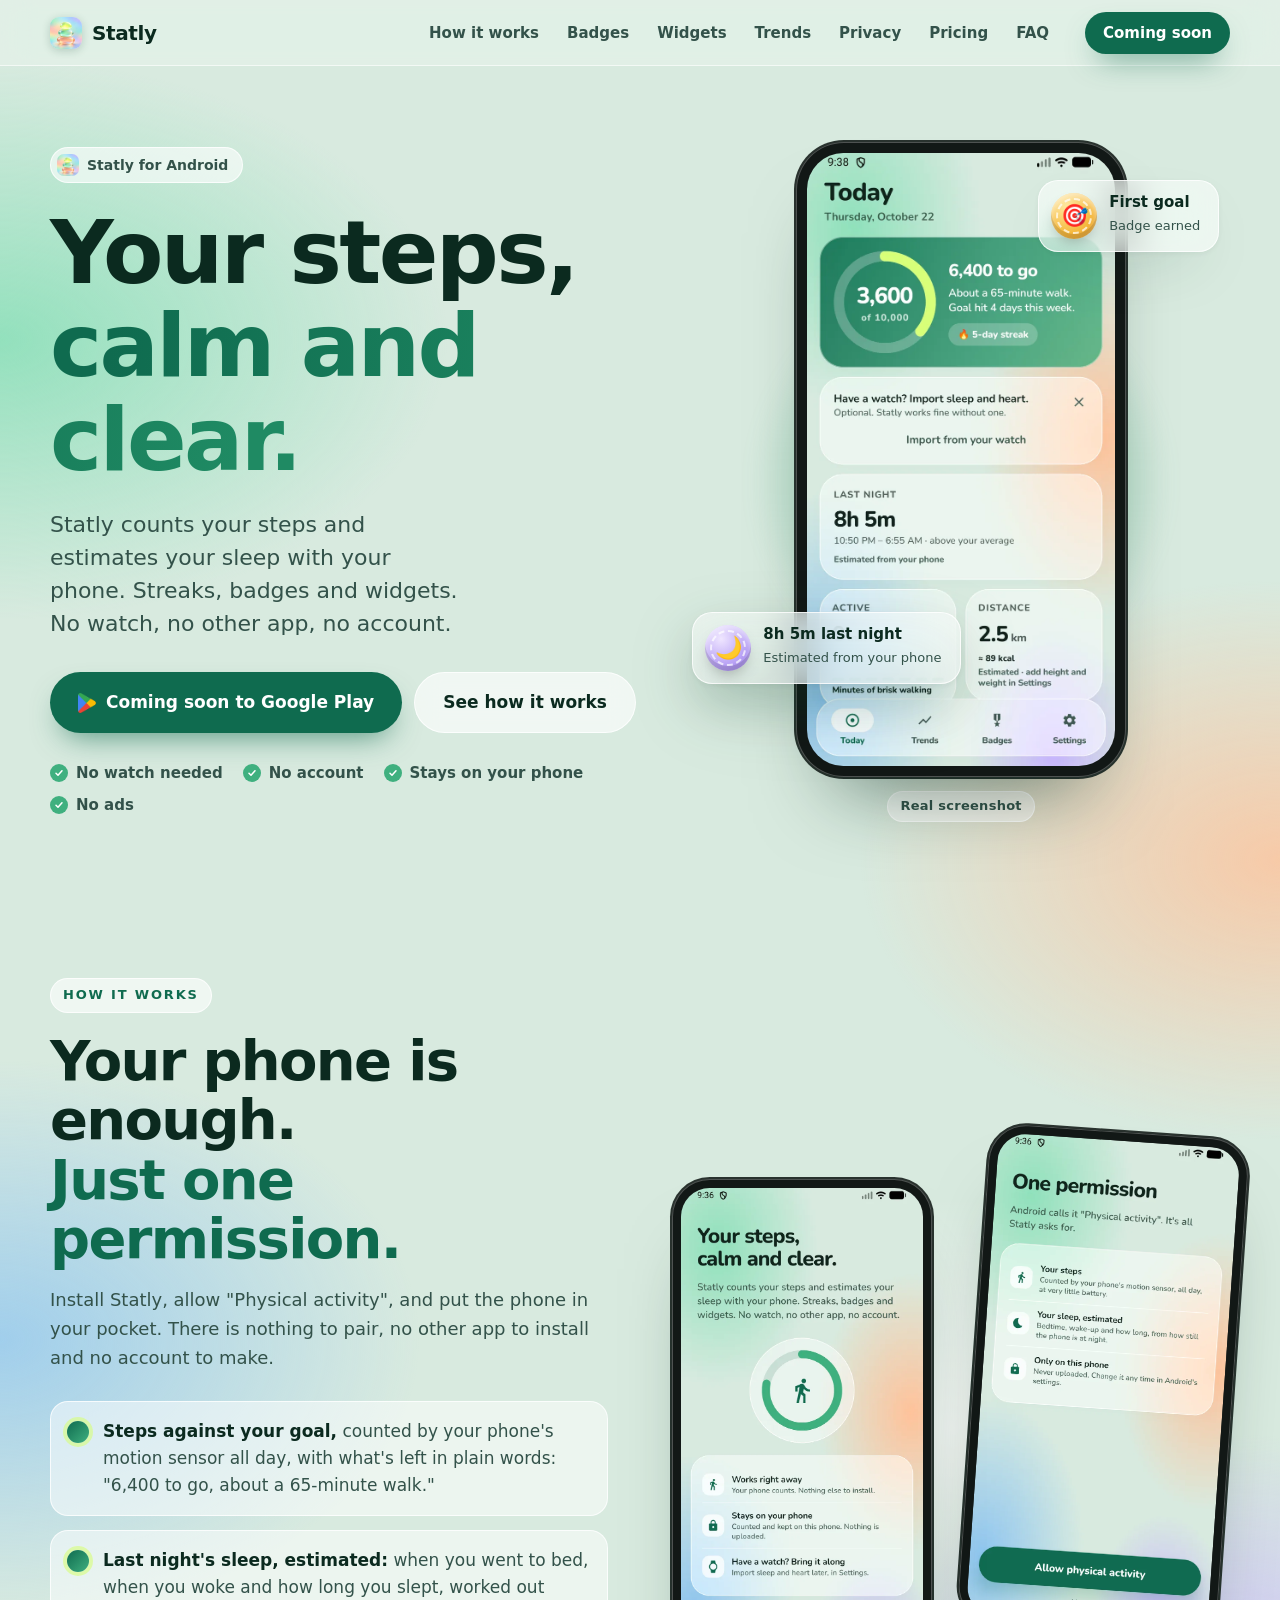
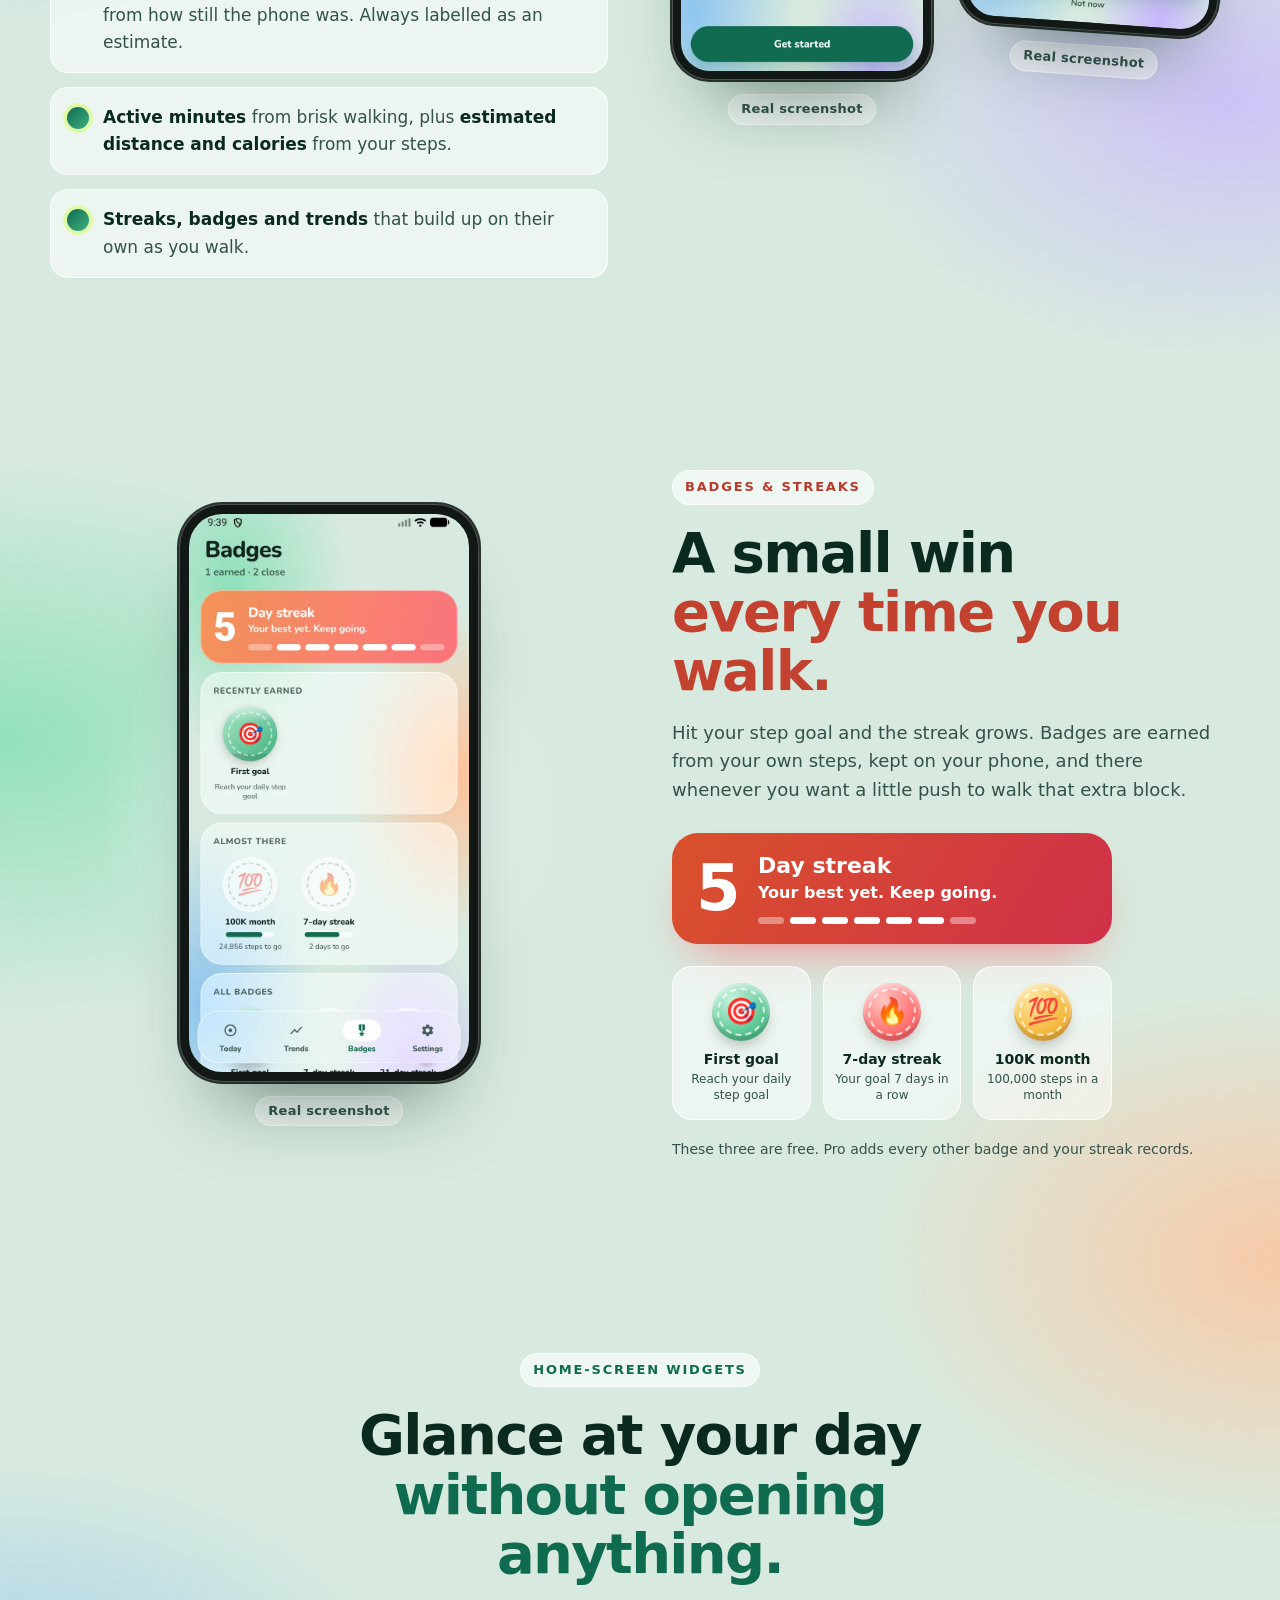
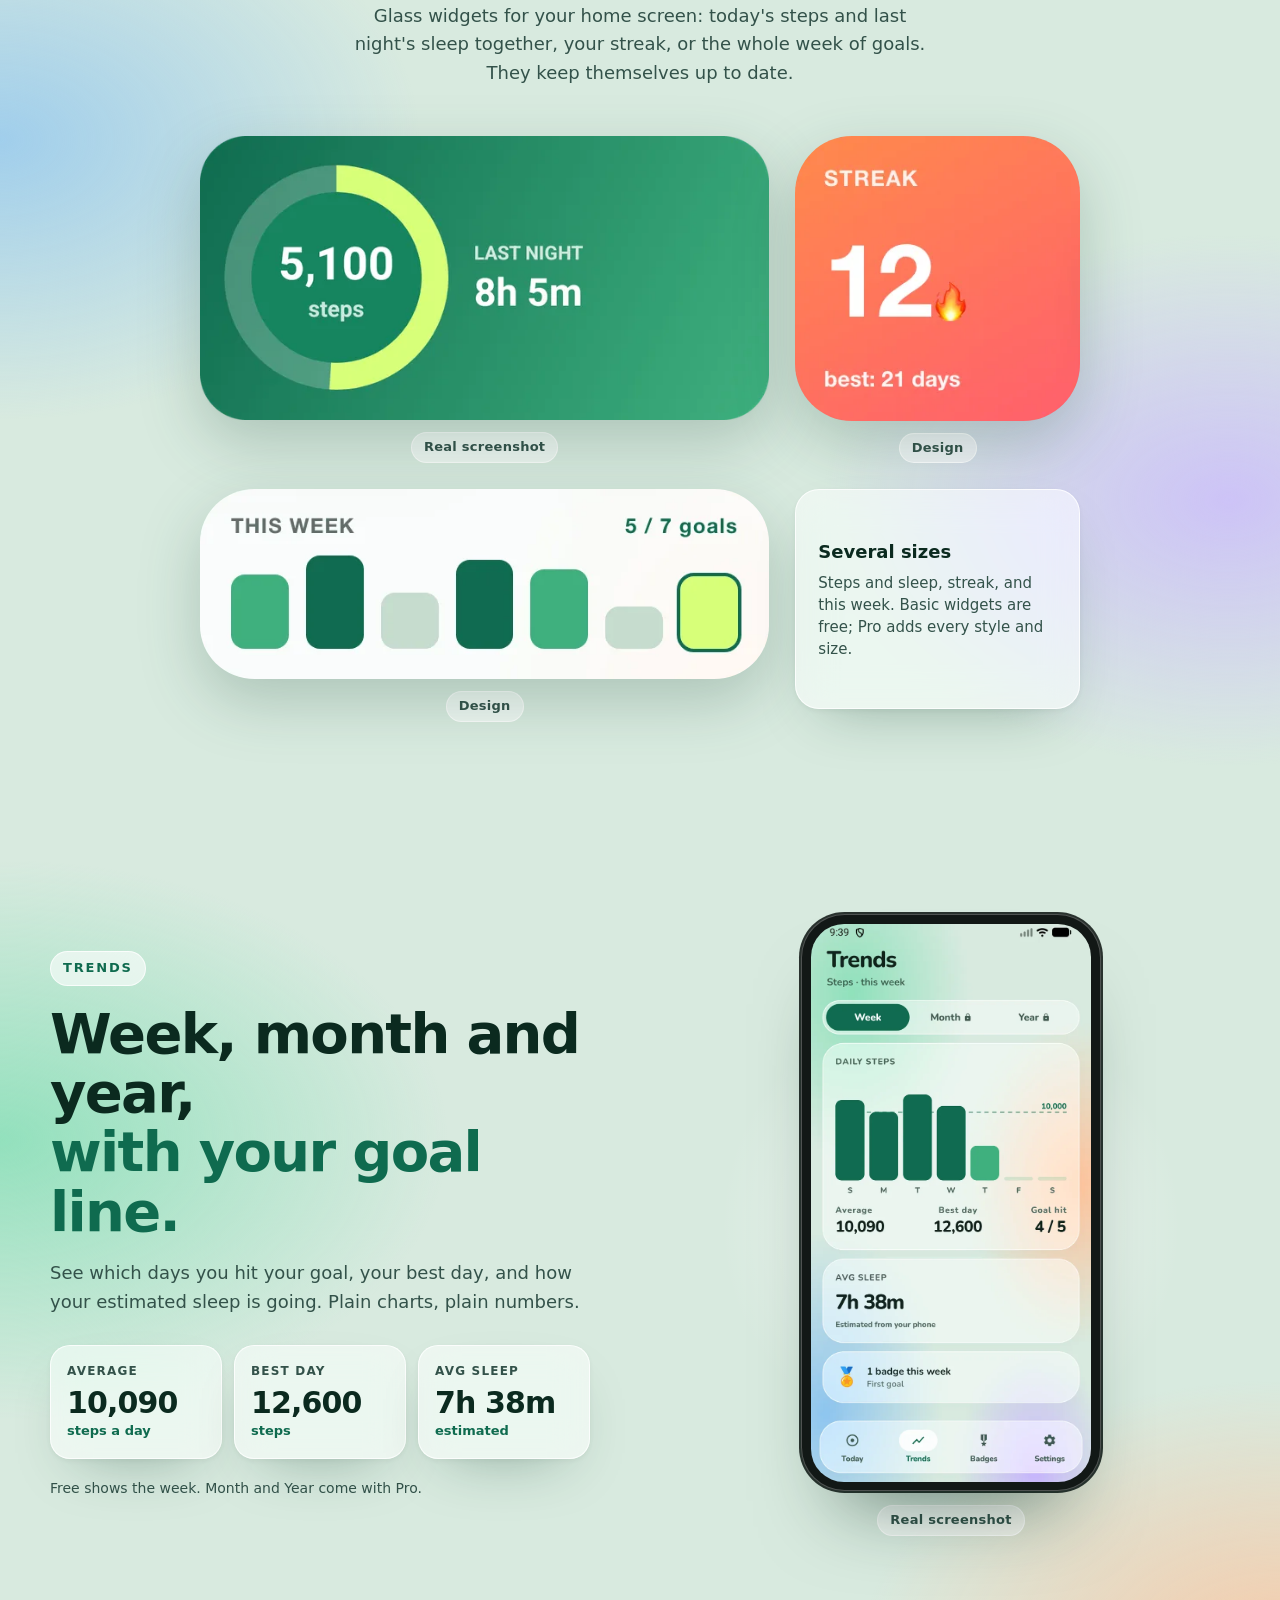
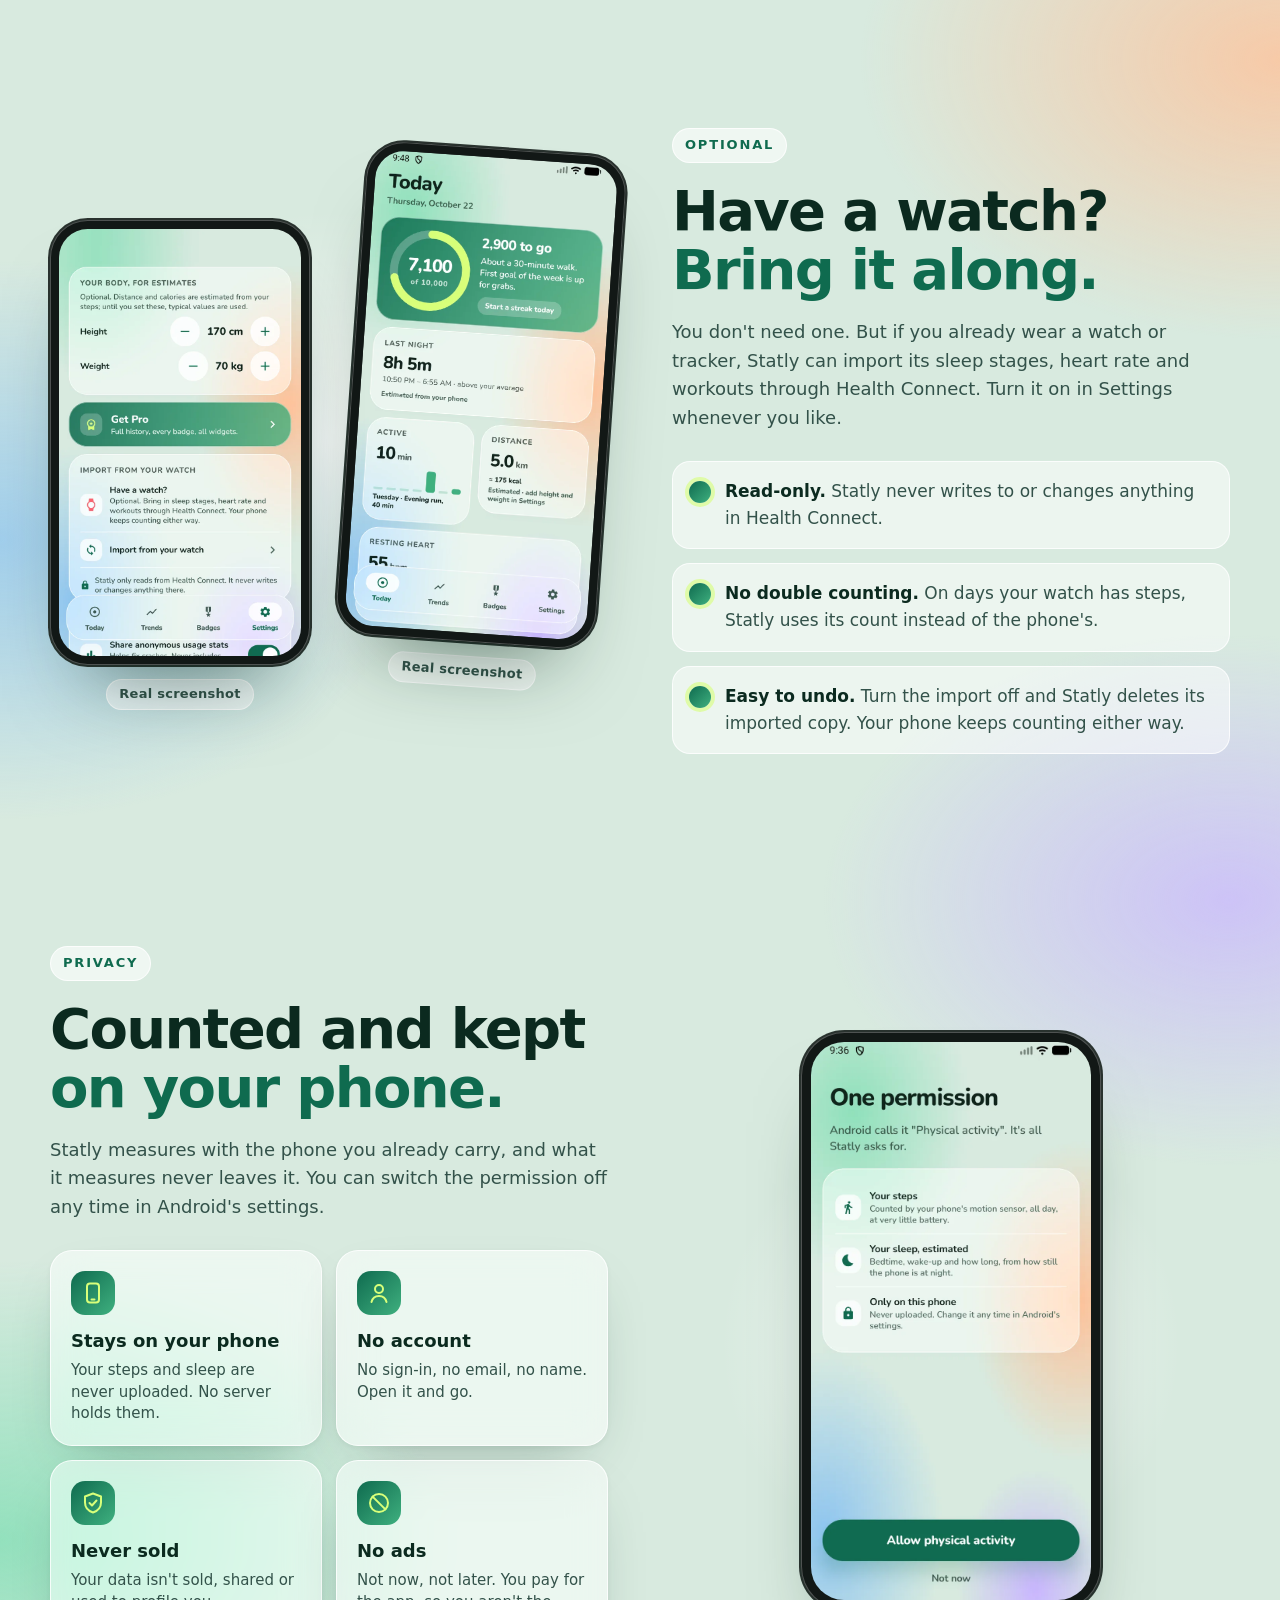
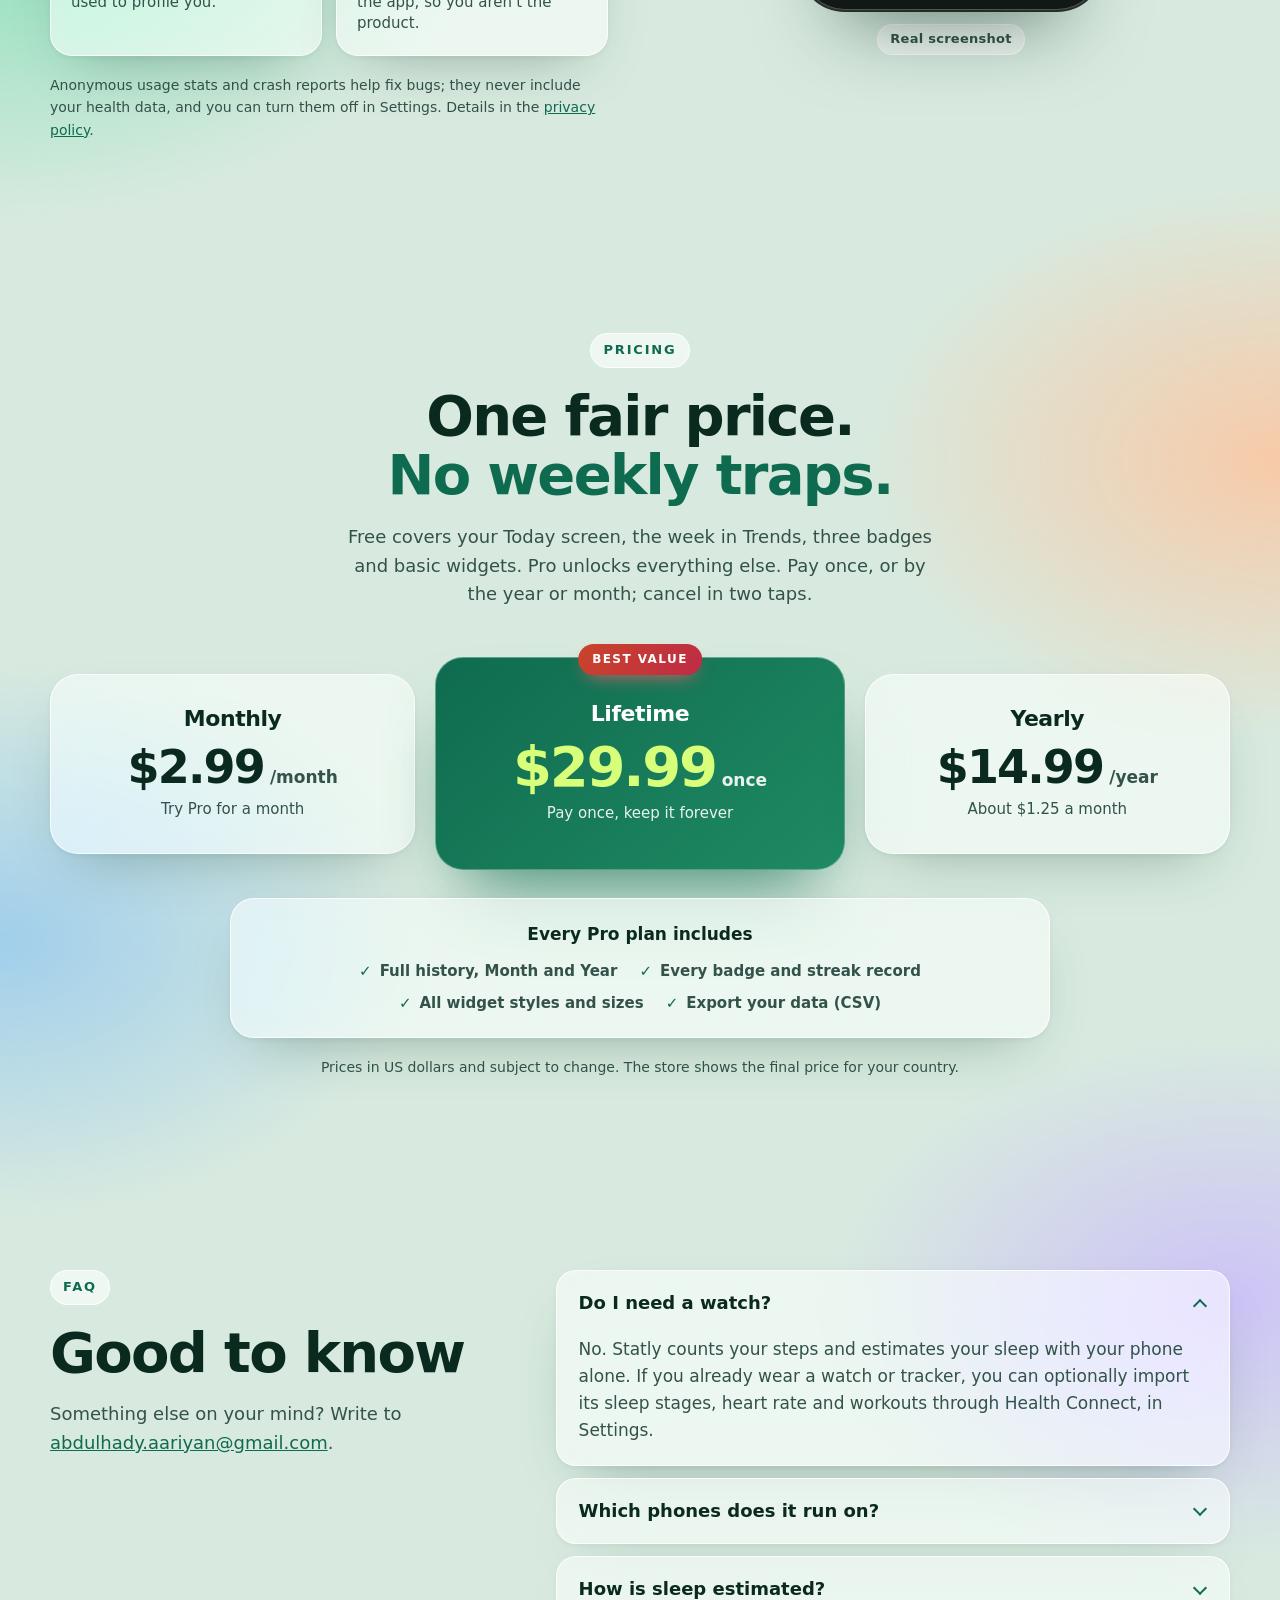
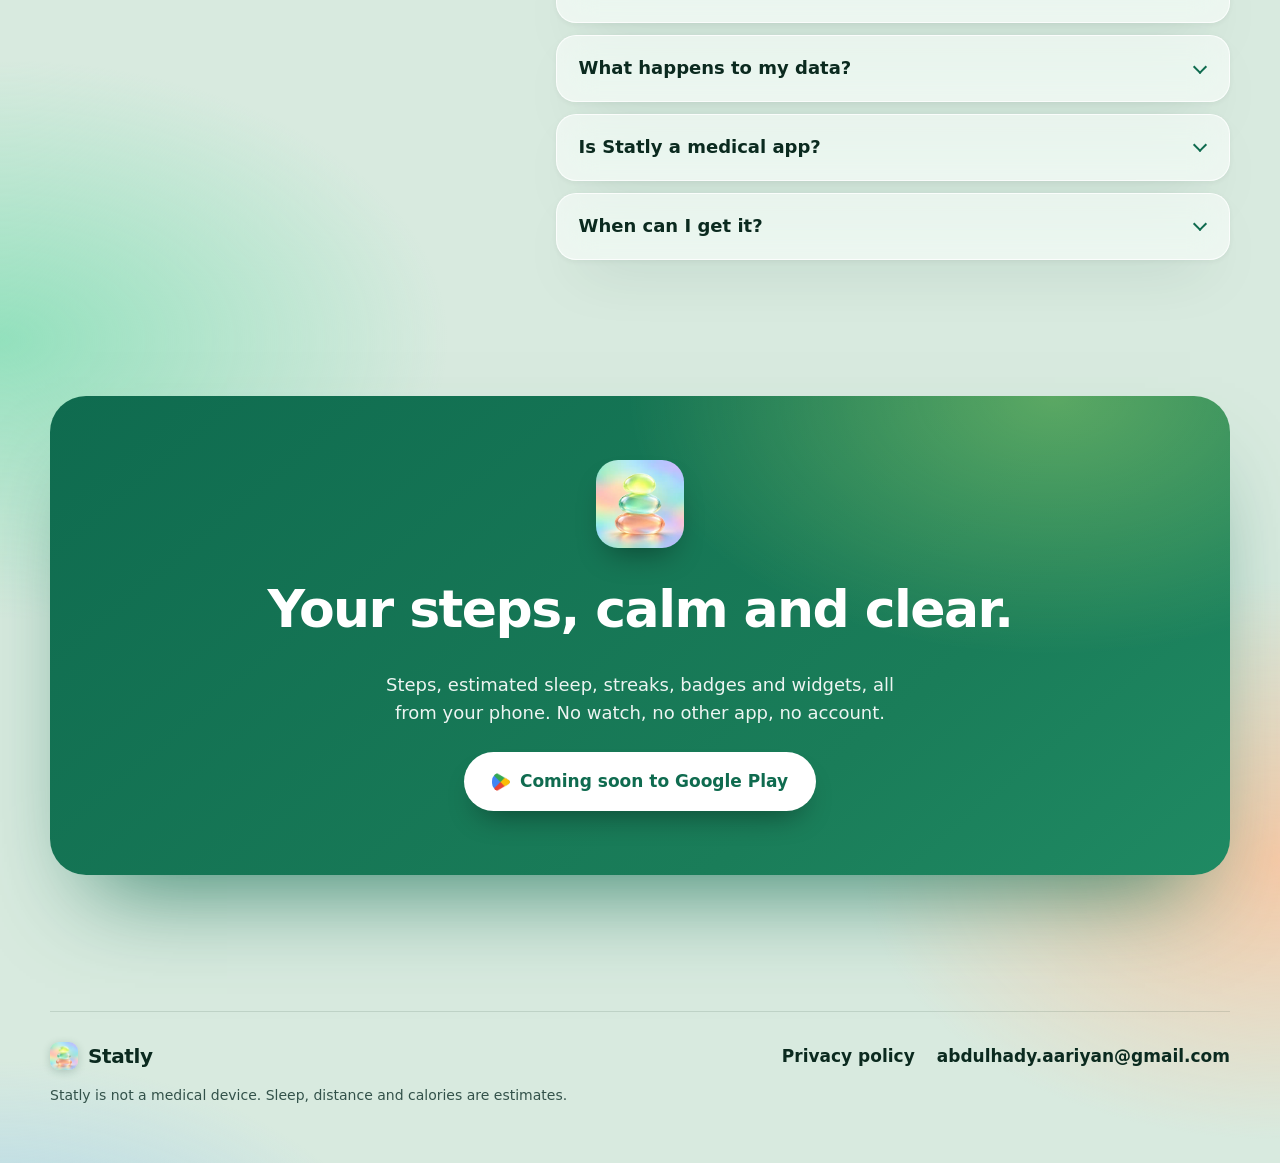
==== commit c668c3d9: "Landing page: phone-first pivot (steps and estimated sleep, no watch needed) New hero and copy throu" ====
--- a/index.html
+++ b/index.html
@@ -3,8 +3,8 @@
 <head>
 <meta charset="utf-8">
 <meta name="viewport" content="width=device-width, initial-scale=1">
-<title>Statly: a calm health dashboard for Android</title>
-<meta name="description" content="Steps, sleep and heart from your watch, with badges and streaks. No AI coach. No account. Your health data stays on your phone. Coming soon to Android.">
+<title>Statly: step counter and sleep estimate for Android, no watch needed</title>
+<meta name="description" content="Statly counts your steps and estimates your sleep with your phone. Streaks, badges and widgets. No watch, no other app, no account. Coming soon to Android.">
 <link rel="canonical" href="https://ahaariyan.github.io/staly_health_app_landing_page/">
 <meta name="theme-color" content="#D8EADF">
 <link rel="icon" href="assets/favicon-32.png" sizes="32x32" type="image/png">
@@ -12,20 +12,20 @@
 <link rel="apple-touch-icon" href="assets/apple-touch-icon.png">
 <meta property="og:type" content="website">
 <meta property="og:site_name" content="Statly">
-<meta property="og:title" content="Statly: your health, calm and clear">
-<meta property="og:description" content="Steps, sleep and heart from your watch, with badges and streaks. No AI coach. No account.">
+<meta property="og:title" content="Statly: your steps, calm and clear">
+<meta property="og:description" content="Statly counts your steps and estimates your sleep with your phone. Streaks, badges and widgets. No watch, no other app, no account.">
 <meta property="og:url" content="https://ahaariyan.github.io/staly_health_app_landing_page/">
-<meta property="og:image" content="https://ahaariyan.github.io/staly_health_app_landing_page/assets/og-statly.jpg">
+<meta property="og:image" content="https://ahaariyan.github.io/staly_health_app_landing_page/assets/og-statly.jpg?v=2">
 <meta property="og:image:type" content="image/jpeg">
 <meta property="og:image:width" content="1200">
 <meta property="og:image:height" content="630">
-<meta property="og:image:alt" content="Statly: your health, calm and clear. The Today screen with steps, sleep and heart.">
+<meta property="og:image:alt" content="Statly: your steps, calm and clear. The Today screen with a step ring, a streak and last night's estimated sleep.">
 <meta name="twitter:card" content="summary_large_image">
-<meta name="twitter:title" content="Statly: your health, calm and clear">
-<meta name="twitter:description" content="Steps, sleep and heart from your watch, with badges and streaks. No AI coach. No account.">
-<meta name="twitter:image" content="https://ahaariyan.github.io/staly_health_app_landing_page/assets/og-statly.jpg">
-<meta name="twitter:image:alt" content="Statly: your health, calm and clear. The Today screen with steps, sleep and heart.">
-<link rel="stylesheet" href="styles.css?v=1">
+<meta name="twitter:title" content="Statly: your steps, calm and clear">
+<meta name="twitter:description" content="Statly counts your steps and estimates your sleep with your phone. Streaks, badges and widgets. No watch, no other app, no account.">
+<meta name="twitter:image" content="https://ahaariyan.github.io/staly_health_app_landing_page/assets/og-statly.jpg?v=2">
+<meta name="twitter:image:alt" content="Statly: your steps, calm and clear. The Today screen with a step ring, a streak and last night's estimated sleep.">
+<link rel="stylesheet" href="styles.css?v=2">
 <script src="assets/play.js?v=1" defer></script>
 </head>
 <body>
@@ -36,7 +36,7 @@
   <div class="wrap top-in">
     <a class="brand" href="./"><img src="assets/icon.webp" alt="" width="32" height="32">Statly</a>
     <nav class="nav" aria-label="Sections">
-      <a href="#today">Today</a>
+      <a href="#phone">How it works</a>
       <a href="#badges">Badges</a>
       <a href="#widgets">Widgets</a>
       <a href="#trends">Trends</a>
@@ -56,55 +56,57 @@
     <div class="wrap hero-in">
       <div class="hero-copy">
         <p class="pill"><img src="assets/icon.webp" alt="" width="22" height="22">Statly for Android</p>
-        <h1>Your health,<br><span>calm and clear.</span></h1>
-        <p class="lead">Steps, sleep and heart from your watch, with badges and streaks. No AI coach. No account.</p>
+        <h1>Your steps,<br><span>calm and clear.</span></h1>
+        <p class="lead">Statly counts your steps and estimates your sleep with your phone. Streaks, badges and widgets. No watch, no other app, no account.</p>
         <div class="actions">
           <!-- TODO(play-link): No Play listing yet. When it is live, set PLAY_URL in assets/play.js
                (one line). Every [data-play] button then becomes "Get it on Google Play" and links there.
                To switch without JS, give this <a> an href, remove aria-disabled and change the label. -->
           <a class="btn btn-dark btn-lg" data-play aria-disabled="true"><img src="assets/play-logo.png" alt="" width="18" height="20"><span data-play-label>Coming soon to Google Play</span></a>
-          <a class="btn btn-glass btn-lg" href="#today">See the app</a>
+          <a class="btn btn-glass btn-lg" href="#phone">See how it works</a>
         </div>
         <ul class="trust">
-          <li>No AI coach</li>
+          <li>No watch needed</li>
           <li>No account</li>
           <li>Stays on your phone</li>
           <li>No ads</li>
         </ul>
       </div>
       <div class="hero-art">
-        <div class="phone phone-hero">
-          <img src="assets/today-glass.webp" alt="Statly's Today screen: 7,820 of 10,000 steps with 2,180 to go and a 12-day streak, 7 hours 30 minutes of sleep with stages, resting heart 55 bpm and 42 active minutes." width="732" height="1640" fetchpriority="high">
-        </div>
-        <img class="float f-streak" src="assets/w-streak.webp" alt="" width="314" height="314" aria-hidden="true">
-        <img class="float f-heart" src="assets/w-heart.webp" alt="" width="318" height="318" aria-hidden="true">
-        <div class="float f-badge glass" aria-hidden="true"><span class="medal m-gold">👟</span><div><b>Marathon week</b><small>42 km in 7 days</small></div></div>
-      </div>
-    </div>
-  </section>
-
-  <!-- ============ TODAY ============ -->
-  <section class="sec" id="today">
+        <figure class="shot">
+          <div class="phone phone-hero">
+            <img src="assets/s-today.webp" alt="A real screenshot of Statly's Today screen: 3,600 of 10,000 steps, 6,400 to go, about a 65-minute walk, a 5-day streak, and last night's sleep of 8 hours 5 minutes, estimated from the phone." width="720" height="1433" fetchpriority="high">
+          </div>
+          <figcaption>Real screenshot</figcaption>
+        </figure>
+        <div class="float f-sleep glass" aria-hidden="true"><span class="medal m-lav">🌙</span><div><b>8h 5m last night</b><small>Estimated from your phone</small></div></div>
+        <div class="float f-badge glass" aria-hidden="true"><span class="medal m-gold">🎯</span><div><b>First goal</b><small>Badge earned</small></div></div>
+      </div>
+    </div>
+  </section>
+
+  <!-- ============ PHONE FIRST ============ -->
+  <section class="sec" id="phone">
     <div class="wrap split">
       <div class="split-copy">
-        <p class="kicker">Today</p>
-        <h2>Your day at a glance.<br><em>No coach, no feed.</em></h2>
-        <p class="body">Open Statly and your day is right there, on one calm screen. Nothing to scroll past, nothing telling you how to feel about it.</p>
+        <p class="kicker">How it works</p>
+        <h2>Your phone is enough.<br><em>Just one permission.</em></h2>
+        <p class="body">Install Statly, allow "Physical activity", and put the phone in your pocket. There is nothing to pair, no other app to install and no account to make.</p>
         <ul class="ticks">
-          <li><b>Steps against your goal,</b> with what's left in plain words: "2,180 to go, about a 20-minute walk."</li>
-          <li><b>Last night's sleep</b> with its stages, so you see the shape of the night, not just a number.</li>
-          <li><b>Resting heart and active minutes,</b> with a small trend line for the week.</li>
-          <li><b>Honest about syncing.</b> If your watch hasn't sent last night's sleep yet, Statly says it's waiting instead of showing a zero.</li>
+          <li><b>Steps against your goal,</b> counted by your phone's motion sensor all day, with what's left in plain words: "6,400 to go, about a 65-minute walk."</li>
+          <li><b>Last night's sleep, estimated:</b> when you went to bed, when you woke and how long you slept, worked out from how still the phone was. Always labelled as an estimate.</li>
+          <li><b>Active minutes</b> from brisk walking, plus <b>estimated distance and calories</b> from your steps.</li>
+          <li><b>Streaks, badges and trends</b> that build up on their own as you walk.</li>
         </ul>
       </div>
       <div class="split-art duo">
         <figure class="shot">
-          <div class="phone"><img src="assets/m1-today.webp" alt="A real screenshot of Statly's Today screen: 6,160 of 10,000 steps, 7 hours 20 minutes of sleep, resting heart 55 bpm." width="720" height="1480" loading="lazy"></div>
+          <div class="phone"><img src="assets/s-welcome.webp" alt="A real screenshot of Statly's welcome screen: your steps, calm and clear. Works right away, stays on your phone, and have a watch? Bring it along." width="720" height="1433" loading="lazy"></div>
           <figcaption>Real screenshot</figcaption>
         </figure>
         <figure class="shot shot-back">
-          <div class="phone"><img src="assets/welcome-glass.webp" alt="Statly's welcome screen: stays on your phone, works with your watch, you choose what to share." width="732" height="1640" loading="lazy"></div>
-          <figcaption>Welcome, design</figcaption>
+          <div class="phone"><img src="assets/s-permission.webp" alt="A real screenshot of Statly's one permission screen: Android calls it Physical activity, and it's all Statly asks for. Your steps, your sleep estimated, only on this phone." width="720" height="1433" loading="lazy"></div>
+          <figcaption>Real screenshot</figcaption>
         </figure>
       </div>
     </div>
@@ -115,24 +117,24 @@
     <div class="wrap split split-rev">
       <div class="split-copy">
         <p class="kicker k-coral">Badges &amp; streaks</p>
-        <h2>The part people miss most,<br><em>brought back.</em></h2>
-        <p class="body">Badges and streaks are what kept a lot of us walking that extra block. Statly brings them back: earned from your own data, kept on your phone, and there whenever you want a small win.</p>
+        <h2>A small win<br><em>every time you walk.</em></h2>
+        <p class="body">Hit your step goal and the streak grows. Badges are earned from your own steps, kept on your phone, and there whenever you want a little push to walk that extra block.</p>
         <div class="streak-card">
-          <span class="streak-n">12</span>
-          <div><b>Day streak</b><small>Your best is 21. Keep going.</small>
-            <span class="dashes" aria-hidden="true"><i></i><i></i><i></i><i></i><i></i><i></i><i class="off"></i></span></div>
+          <span class="streak-n">5</span>
+          <div><b>Day streak</b><small>Your best yet. Keep going.</small>
+            <span class="dashes" aria-hidden="true"><i class="off"></i><i></i><i></i><i></i><i></i><i></i><i class="off"></i></span></div>
         </div>
-        <ul class="medals" aria-label="Example badges">
-          <li><span class="medal m-gold" aria-hidden="true">👟</span><b>Marathon week</b><small>42 km in 7 days</small></li>
-          <li><span class="medal m-mint" aria-hidden="true">🌙</span><b>Early bird</b><small>7 nights before 23:30</small></li>
-          <li><span class="medal m-coral" aria-hidden="true">❤️</span><b>Calm heart</b><small>Resting HR record</small></li>
-          <li><span class="medal m-ghost" aria-hidden="true">⛰️</span><b>Summit</b><small>40 of 50 floors</small></li>
-        </ul>
+        <ul class="medals" aria-label="Free badges">
+          <li><span class="medal m-mint" aria-hidden="true">🎯</span><b>First goal</b><small>Reach your daily step goal</small></li>
+          <li><span class="medal m-coral" aria-hidden="true">🔥</span><b>7-day streak</b><small>Your goal 7 days in a row</small></li>
+          <li><span class="medal m-gold" aria-hidden="true">💯</span><b>100K month</b><small>100,000 steps in a month</small></li>
+        </ul>
+        <p class="fine">These three are free. Pro adds every other badge and your streak records.</p>
       </div>
       <div class="split-art">
         <figure class="shot">
-          <div class="phone"><img src="assets/badges-glass.webp" alt="Statly's Badges screen: a 12-day streak, recently earned medals Marathon week, Early bird and Calm heart, and progress toward Summit, 100K month and a 21-day streak." width="732" height="1640" loading="lazy"></div>
-          <figcaption>Badges, design</figcaption>
+          <div class="phone"><img src="assets/s-badges.webp" alt="A real screenshot of Statly's Badges screen: a 5-day streak, First goal earned, and 100K month and 7-day streak almost there." width="720" height="1433" loading="lazy"></div>
+          <figcaption>Real screenshot</figcaption>
         </figure>
       </div>
     </div>
@@ -141,22 +143,28 @@
   <!-- ============ WIDGETS ============ -->
   <section class="sec" id="widgets">
     <div class="wrap">
-      <div class="sec-head">
+      <div class="sec-head center">
         <p class="kicker">Home-screen widgets</p>
         <h2>Glance at your day<br><em>without opening anything.</em></h2>
-        <p class="body">Several sizes and styles for your home screen: steps and sleep together, your streak, resting heart, or the whole week of goals. They refresh in the background as your watch syncs.</p>
-      </div>
-      <div class="widget-stage">
-        <div class="ws-grid">
-          <img class="wg wg-big" src="assets/w-big.webp" alt="Large widget: 7,820 steps, 7 hours 30 minutes last night, 55 bpm resting." width="660" height="320" loading="lazy">
-          <img class="wg wg-sq" src="assets/w-streak.webp" alt="Square widget: 12-day streak, best 21 days." width="314" height="314" loading="lazy">
-          <img class="wg wg-round" src="assets/w-heart.webp" alt="Round widget: resting heart 55 bpm." width="318" height="318" loading="lazy">
+        <p class="body">Glass widgets for your home screen: today's steps and last night's sleep together, your streak, or the whole week of goals. They keep themselves up to date.</p>
+      </div>
+      <div class="ws-grid">
+        <figure class="wfig wf-big">
+          <img class="wg" src="assets/w-real.webp" alt="A real screenshot of Statly's Today widget on a home screen: 5,100 steps and 8 hours 5 minutes last night." width="660" height="329" loading="lazy">
+          <figcaption>Real screenshot</figcaption>
+        </figure>
+        <figure class="wfig wf-sq">
+          <img class="wg wg-sq" src="assets/w-streak.webp" alt="Square streak widget: 12-day streak, best 21 days." width="314" height="314" loading="lazy">
+          <figcaption>Design</figcaption>
+        </figure>
+        <figure class="wfig wf-wide">
           <img class="wg wg-wide" src="assets/w-week.webp" alt="Wide widget: this week, 5 of 7 goals hit." width="660" height="220" loading="lazy">
+          <figcaption>Design</figcaption>
+        </figure>
+        <div class="wf-note glass">
+          <b>Several sizes</b>
+          <small>Steps and sleep, streak, and this week. Basic widgets are free; Pro adds every style and size.</small>
         </div>
-        <figure class="shot ws-phone">
-          <div class="phone"><img src="assets/widgets.webp" alt="A home screen with Statly widgets for steps and sleep, streak, resting heart and the week." width="732" height="1640" loading="lazy"></div>
-          <figcaption>Widgets, design</figcaption>
-        </figure>
       </div>
     </div>
   </section>
@@ -167,18 +175,44 @@
       <div class="split-copy">
         <p class="kicker">Trends</p>
         <h2>Week, month and year,<br><em>with your goal line.</em></h2>
-        <p class="body">See how this week compares to the last one, which days you hit your goal, and where your sleep and resting heart are heading. Plain charts, plain numbers.</p>
+        <p class="body">See which days you hit your goal, your best day, and how your estimated sleep is going. Plain charts, plain numbers.</p>
         <div class="stats">
-          <div class="stat glass"><small>Average</small><b>8,630</b><span>steps a day</span></div>
-          <div class="stat glass"><small>Avg sleep</small><b>7h 12m</b><span>↑ 18 min vs last week</span></div>
-          <div class="stat glass"><small>Goal hit</small><b>3 / 7</b><span>days this week</span></div>
+          <div class="stat glass"><small>Average</small><b>10,090</b><span>steps a day</span></div>
+          <div class="stat glass"><small>Best day</small><b>12,600</b><span>steps</span></div>
+          <div class="stat glass"><small>Avg sleep</small><b>7h 38m</b><span>estimated</span></div>
         </div>
-        <p class="fine">Free shows the last 7 days. Pro adds your full history and the year view.</p>
+        <p class="fine">Free shows the week. Month and Year come with Pro.</p>
       </div>
       <div class="split-art">
         <figure class="shot">
-          <div class="phone"><img src="assets/trends.webp" alt="Statly's Trends screen: daily steps for the week against a 10,000 goal line, average sleep 7 hours 12 minutes, resting heart 56 bpm." width="732" height="1640" loading="lazy"></div>
-          <figcaption>Trends, design</figcaption>
+          <div class="phone"><img src="assets/s-trends.webp" alt="A real screenshot of Statly's Trends screen: daily steps for the week against a 10,000 goal line, average 10,090, best day 12,600, goal hit 4 of 5, and average sleep 7 hours 38 minutes, estimated from the phone." width="720" height="1433" loading="lazy"></div>
+          <figcaption>Real screenshot</figcaption>
+        </figure>
+      </div>
+    </div>
+  </section>
+
+  <!-- ============ WATCH (OPTIONAL) ============ -->
+  <section class="sec" id="watch">
+    <div class="wrap split split-rev">
+      <div class="split-copy">
+        <p class="kicker">Optional</p>
+        <h2>Have a watch?<br><em>Bring it along.</em></h2>
+        <p class="body">You don't need one. But if you already wear a watch or tracker, Statly can import its sleep stages, heart rate and workouts through Health Connect. Turn it on in Settings whenever you like.</p>
+        <ul class="ticks">
+          <li><b>Read-only.</b> Statly never writes to or changes anything in Health Connect.</li>
+          <li><b>No double counting.</b> On days your watch has steps, Statly uses its count instead of the phone's.</li>
+          <li><b>Easy to undo.</b> Turn the import off and Statly deletes its imported copy. Your phone keeps counting either way.</li>
+        </ul>
+      </div>
+      <div class="split-art duo">
+        <figure class="shot">
+          <div class="phone"><img src="assets/s-watch.webp" alt="A real screenshot of Statly's Settings: Import from your watch. Optional. Bring in sleep stages, heart rate and workouts through Health Connect. Your phone keeps counting either way." width="720" height="1267" loading="lazy"></div>
+          <figcaption>Real screenshot</figcaption>
+        </figure>
+        <figure class="shot shot-back">
+          <div class="phone"><img src="assets/s-today-watch.webp" alt="A real screenshot of Statly's Today screen with a watch imported: 7,100 steps, 8 hours 5 minutes of sleep, 10 active minutes including an evening run, 5.0 km and resting heart." width="720" height="1413" loading="lazy"></div>
+          <figcaption>Real screenshot</figcaption>
         </figure>
       </div>
     </div>
@@ -186,22 +220,22 @@
 
   <!-- ============ PRIVACY ============ -->
   <section class="sec" id="privacy">
-    <div class="wrap split split-rev">
+    <div class="wrap split">
       <div class="split-copy">
         <p class="kicker">Privacy</p>
-        <h2>Your health data<br><em>stays on your phone.</em></h2>
-        <p class="body">Statly reads from Health Connect, the place on Android where your tracker shares its data. You choose exactly what Statly may read, and you can change that any time.</p>
+        <h2>Counted and kept<br><em>on your phone.</em></h2>
+        <p class="body">Statly measures with the phone you already carry, and what it measures never leaves it. You can switch the permission off any time in Android's settings.</p>
         <ul class="privacy-grid">
-          <li class="glass"><span class="pi" aria-hidden="true"><svg viewBox="0 0 24 24"><rect x="6" y="2.5" width="12" height="19" rx="3"/><path d="M10.5 18.5h3"/></svg></span><b>Stays on your phone</b><small>No server and no account. Your readings are never uploaded.</small></li>
-          <li class="glass"><span class="pi" aria-hidden="true"><svg viewBox="0 0 24 24"><path d="M2.5 12s3.5-6.5 9.5-6.5 9.5 6.5 9.5 6.5-3.5 6.5-9.5 6.5S2.5 12 2.5 12z"/><circle cx="12" cy="12" r="3"/></svg></span><b>Read-only</b><small>Statly only reads. It never writes to or changes your health data.</small></li>
+          <li class="glass"><span class="pi" aria-hidden="true"><svg viewBox="0 0 24 24"><rect x="6" y="2.5" width="12" height="19" rx="3"/><path d="M10.5 18.5h3"/></svg></span><b>Stays on your phone</b><small>Your steps and sleep are never uploaded. No server holds them.</small></li>
+          <li class="glass"><span class="pi" aria-hidden="true"><svg viewBox="0 0 24 24"><circle cx="12" cy="8" r="4"/><path d="M4.5 21c1-4 4-6 7.5-6s6.5 2 7.5 6"/></svg></span><b>No account</b><small>No sign-in, no email, no name. Open it and go.</small></li>
           <li class="glass"><span class="pi" aria-hidden="true"><svg viewBox="0 0 24 24"><path d="M12 2.5l8 3v6c0 5-3.5 8.5-8 10-4.5-1.5-8-5-8-10v-6z"/><path d="M8.5 12l2.5 2.5 4.5-5"/></svg></span><b>Never sold</b><small>Your data isn't sold, shared or used to profile you.</small></li>
           <li class="glass"><span class="pi" aria-hidden="true"><svg viewBox="0 0 24 24"><circle cx="12" cy="12" r="9"/><path d="M5.6 5.6l12.8 12.8"/></svg></span><b>No ads</b><small>Not now, not later. You pay for the app, so you aren't the product.</small></li>
         </ul>
-        <p class="fine">Details in the <a href="https://ahaariyan.github.io/staly_health_app_privacy_policy/">privacy policy</a>.</p>
+        <p class="fine">Anonymous usage stats and crash reports help fix bugs; they never include your health data, and you can turn them off in Settings. Details in the <a href="https://ahaariyan.github.io/staly_health_app_privacy_policy/">privacy policy</a>.</p>
       </div>
       <div class="split-art">
         <figure class="shot">
-          <div class="phone"><img src="assets/m1-welcome.webp" alt="A real screenshot of Statly's welcome screen: stays on your phone, works with your watch, you choose what to share, and a Connect health data button." width="720" height="1480" loading="lazy"></div>
+          <div class="phone"><img src="assets/s-permission.webp" alt="A real screenshot of Statly's permission screen: one permission, Physical activity. Your steps, your sleep estimated, only on this phone, never uploaded." width="720" height="1433" loading="lazy"></div>
           <figcaption>Real screenshot</figcaption>
         </figure>
       </div>
@@ -214,7 +248,7 @@
       <div class="sec-head center">
         <p class="kicker">Pricing</p>
         <h2>One fair price.<br><em>No weekly traps.</em></h2>
-        <p class="body">Free covers your Today screen, 7-day trends and basic widgets. Pro unlocks everything else. Pay once, or by the year or month; cancel in two taps.</p>
+        <p class="body">Free covers your Today screen, the week in Trends, three badges and basic widgets. Pro unlocks everything else. Pay once, or by the year or month; cancel in two taps.</p>
       </div>
       <div class="plans">
         <article class="plan glass">
@@ -237,13 +271,13 @@
       <div class="pro-list glass">
         <p><b>Every Pro plan includes</b></p>
         <ul>
-          <li>Full history and the year view</li>
+          <li>Full history, Month and Year</li>
           <li>Every badge and streak record</li>
           <li>All widget styles and sizes</li>
           <li>Export your data (CSV)</li>
         </ul>
       </div>
-      <p class="fine center">Prices in US dollars and subject to change before launch. The store shows the final price for your country.</p>
+      <p class="fine center">Prices in US dollars and subject to change. The store shows the final price for your country.</p>
     </div>
   </section>
 
@@ -257,28 +291,28 @@
       </div>
       <div class="faq">
         <details class="glass" open>
-          <summary>Does it work with my watch?</summary>
-          <p>Statly works with any watch, ring or tracker whose app shares data to Health Connect. Turn on sharing in your tracker's app once, then connect Statly. If your tracker doesn't share to Health Connect, Statly can't see its data.</p>
+          <summary>Do I need a watch?</summary>
+          <p>No. Statly counts your steps and estimates your sleep with your phone alone. If you already wear a watch or tracker, you can optionally import its sleep stages, heart rate and workouts through Health Connect, in Settings.</p>
         </details>
         <details class="glass">
           <summary>Which phones does it run on?</summary>
-          <p>Android 9 or newer. On Android 14 and later, Health Connect is built in. On Android 9 to 13 it's a free app you install once; Statly shows you how.</p>
+          <p>Android 9 or newer. Statly uses the phone's own motion sensor, so there's nothing else to install. It asks for one permission, which Android calls "Physical activity".</p>
+        </details>
+        <details class="glass">
+          <summary>How is sleep estimated?</summary>
+          <p>From how still your phone is at night, worked out on the phone itself. Statly shows when you went to bed, when you woke and how long you slept, and always marks it as an estimate. It works best if your phone stays near you overnight. It can't see sleep stages; for those, you can import sleep from a watch.</p>
         </details>
         <details class="glass">
           <summary>What happens to my data?</summary>
-          <p>It stays on your phone. Statly reads your steps, sleep, heart rate and exercise from Health Connect, shows them, and keeps what it needs for trends and badges on your device. There is no account and no Statly server holding your health data, and it is never sold. You can remove Statly's access in Health Connect at any time, and uninstalling removes what Statly kept. The <a href="https://ahaariyan.github.io/staly_health_app_privacy_policy/">privacy policy</a> has the details.</p>
-        </details>
-        <details class="glass">
-          <summary>Is there an AI coach?</summary>
-          <p>No, on purpose. Statly shows your numbers clearly and leaves the thinking to you.</p>
+          <p>It stays on your phone. Your steps, sleep estimates and anything you import are stored only on your device and are never uploaded, sold or used for ads. There is no account. Statly sends anonymous usage stats and crash reports that never include health data, and you can turn them off in Settings. Clearing the app's storage or uninstalling removes everything Statly kept. The <a href="https://ahaariyan.github.io/staly_health_app_privacy_policy/">privacy policy</a> has the details.</p>
         </details>
         <details class="glass">
           <summary>Is Statly a medical app?</summary>
-          <p>No. Statly displays the data your tracker records. It doesn't diagnose, treat or give medical advice, and its numbers are only as accurate as your tracker's. Talk to a doctor about anything that worries you.</p>
+          <p>No. Statly is for everyday motivation. It doesn't diagnose, treat or give medical advice, and its sleep, distance and calorie numbers are estimates. Talk to a doctor about anything that worries you.</p>
         </details>
         <details class="glass">
           <summary>When can I get it?</summary>
-          <p>Statly is in development and coming soon to Android. The screens marked "design" on this page show where it's heading; the ones marked "real screenshot" are from the current build.</p>
+          <p>Statly is in development and coming soon to Android. The screens marked "Real screenshot" on this page are from the current build; the two widgets marked "Design" show where it's heading.</p>
         </details>
       </div>
     </div>
@@ -289,8 +323,8 @@
     <div class="wrap">
       <div class="closing-card">
         <img src="assets/icon.webp" alt="" width="88" height="88" loading="lazy">
-        <h2>Your health, calm and clear.</h2>
-        <p>Steps, sleep and heart from your watch. Badges and streaks back. No AI coach, no account.</p>
+        <h2>Your steps, calm and clear.</h2>
+        <p>Steps, estimated sleep, streaks, badges and widgets, all from your phone. No watch, no other app, no account.</p>
         <!-- TODO(play-link): switches automatically once PLAY_URL is set in assets/play.js -->
         <a class="btn btn-dark btn-lg" data-play aria-disabled="true"><img src="assets/play-logo.png" alt="" width="18" height="20"><span data-play-label>Coming soon to Google Play</span></a>
       </div>
@@ -305,7 +339,7 @@
       <a href="https://ahaariyan.github.io/staly_health_app_privacy_policy/">Privacy policy</a>
       <a href="mailto:abdulhady.aariyan@gmail.com">abdulhady.aariyan@gmail.com</a>
     </nav>
-    <p class="fine">Statly is not a medical device. It shows the data your tracker records.</p>
+    <p class="fine">Statly is not a medical device. Sleep, distance and calories are estimates.</p>
   </div>
 </footer>
 </body>
--- a/styles.css
+++ b/styles.css
@@ -95,8 +95,13 @@
 .hero-art::before { content: ""; position: absolute; width: 78%; aspect-ratio: 1; border-radius: 50%;
   background: radial-gradient(circle, rgba(216, 255, 122, .55), rgba(63, 176, 127, .18) 55%, transparent 70%); filter: blur(10px); }
 .float { position: absolute; z-index: 2; filter: drop-shadow(0 22px 30px rgba(16, 64, 44, .28)); }
-.f-streak { width: 31%; border-radius: 22%; left: 2%; top: 14%; animation: bob 7s ease-in-out infinite; }
-.f-heart { width: 28%; border-radius: 50%; right: 0; bottom: 18%; animation: bob 8s ease-in-out -3s infinite; }
+.f-sleep { display: flex; align-items: center; gap: 12px; padding: 12px 18px 12px 12px; border-radius: 20px; left: 0; bottom: 22%;
+  animation: bob 8s ease-in-out -3s infinite; }
+.f-sleep b { display: block; font-size: 15px; line-height: 1.2; }
+.f-sleep small { color: var(--ink-2); font-size: 13px; }
+.f-sleep .medal { width: 46px; height: 46px; font-size: 22px; }
+.m-lav { background: radial-gradient(circle at 35% 30%, #EFE6FF, #B9A2F5 60%, #8E72DB); }
+.hero-art .shot { position: relative; z-index: 1; }
 .f-badge { display: flex; align-items: center; gap: 12px; padding: 12px 18px 12px 12px; border-radius: 20px; right: 2%; top: 8%;
   filter: none; animation: bob 9s ease-in-out -5s infinite; }
 .f-badge b { display: block; font-size: 15px; line-height: 1.2; }
@@ -158,7 +163,7 @@
 .dashes { display: flex; gap: 6px; margin-top: 10px; }
 .dashes i { width: 26px; height: 7px; border-radius: 9px; background: #fff; }
 .dashes i.off { opacity: .4; }
-.medals { list-style: none; padding: 0; margin: 22px 0 0; display: grid; grid-template-columns: repeat(4, 1fr); gap: 12px; max-width: 560px; }
+.medals { list-style: none; padding: 0; margin: 22px 0 0; display: grid; grid-template-columns: repeat(3, 1fr); gap: 12px; max-width: 440px; }
 .medals li { display: grid; justify-items: center; text-align: center; gap: 4px; padding: 16px 8px; border-radius: 20px;
   background: rgba(255, 255, 255, .5); border: 1px solid var(--glass-line); }
 .medals b { font-size: 14px; line-height: 1.25; margin-top: 6px; }
@@ -172,14 +177,16 @@
 .m-ghost { background: rgba(255, 255, 255, .7); outline-color: rgba(11, 42, 31, .25); box-shadow: inset 0 0 0 1px rgba(255, 255, 255, .9); }
 
 /* Widgets */
-.widget-stage { margin-top: 48px; display: grid; grid-template-columns: minmax(0, 470px) auto; gap: 80px; align-items: center; justify-content: center; }
-.ws-grid { display: grid; grid-template-columns: 1fr 1fr; gap: 22px; }
+.ws-grid { margin: 48px auto 0; max-width: 880px; display: grid; grid-template-columns: 2fr 1fr; gap: 26px; align-items: start; }
+.wfig { margin: 0; display: grid; justify-items: center; gap: 12px; }
+.wfig figcaption { font-size: 13px; font-weight: 700; color: var(--ink-2); letter-spacing: .02em;
+  background: rgba(255, 255, 255, .55); border: 1px solid var(--glass-line); padding: 4px 12px; border-radius: 999px; }
 .wg { width: 100%; filter: drop-shadow(0 22px 30px rgba(16, 64, 44, .22)); }
-.wg-big, .wg-wide { grid-column: 1 / -1; border-radius: 9.6% / 20%; }
 .wg-wide { border-radius: 9.6% / 28%; }
 .wg-sq { border-radius: 20%; }
-.wg-round { border-radius: 50%; }
-.ws-phone .phone { --w: 290px; }
+.wf-note { border-radius: 24px; padding: 22px; display: grid; gap: 6px; align-content: center; height: 100%; max-height: 220px; }
+.wf-note b { font-size: 18px; }
+.wf-note small { font-size: 15px; color: var(--ink-2); line-height: 1.45; }
 
 /* Trends */
 .stats { display: grid; grid-template-columns: repeat(3, 1fr); gap: 12px; margin-top: 28px; max-width: 540px; }
@@ -256,7 +263,6 @@
   .hero { padding-top: 32px; }
   .hero-in, .split, .widget-stage, .faq-wrap { grid-template-columns: 1fr; gap: 40px; }
   .faq-wrap .sec-head { position: static; }
-  .ws-grid { max-width: 520px; margin-inline: auto; width: 100%; }
   .split-rev .split-copy { order: 0; }
   .sec { padding: 64px 0; }
   .plans { grid-template-columns: 1fr; max-width: 420px; margin-inline: auto; }
@@ -271,14 +277,21 @@
   .f-badge { right: -4px; top: 2%; padding: 8px 12px 8px 8px; }
   .f-badge .medal { width: 36px; height: 36px; font-size: 17px; }
   .f-badge b { font-size: 13px; } .f-badge small { font-size: 11px; }
-  .f-streak { left: -2%; }
+  .f-sleep { left: -4px; bottom: 16%; padding: 8px 12px 8px 8px; }
+  .f-sleep .medal { width: 36px; height: 36px; font-size: 17px; }
+  .f-sleep b { font-size: 13px; } .f-sleep small { font-size: 11px; }
   .duo { grid-template-columns: 1fr 1fr; gap: 12px; align-items: start; }
   .duo .shot, .duo .shot:first-child, .duo .shot-back { grid-area: auto; justify-self: center; transform: none; }
   .duo .phone { --w: 168px; }
   .shot figcaption { font-size: 12px; text-align: center; }
-  .ws-phone { display: none; }
+  .ws-grid { grid-template-columns: 1fr 1fr; }
+  .wf-big, .wf-wide { grid-column: 1 / -1; }
+  .wf-wide { order: 1; }
+  .wf-note { max-height: none; }
   .privacy-grid li { padding: 16px 18px; }
-  .medals { grid-template-columns: 1fr 1fr; }
+  .medals { gap: 8px; }
+  .medals li { padding: 14px 6px; }
+  .medals small { font-size: 11px; }
   .stats { grid-template-columns: 1fr 1fr 1fr; gap: 8px; }
   .stat { padding: 12px; } .stat b { font-size: 22px; } .stat small { font-size: 10px; } .stat span { font-size: 12px; }
   .privacy-grid { grid-template-columns: 1fr; }
